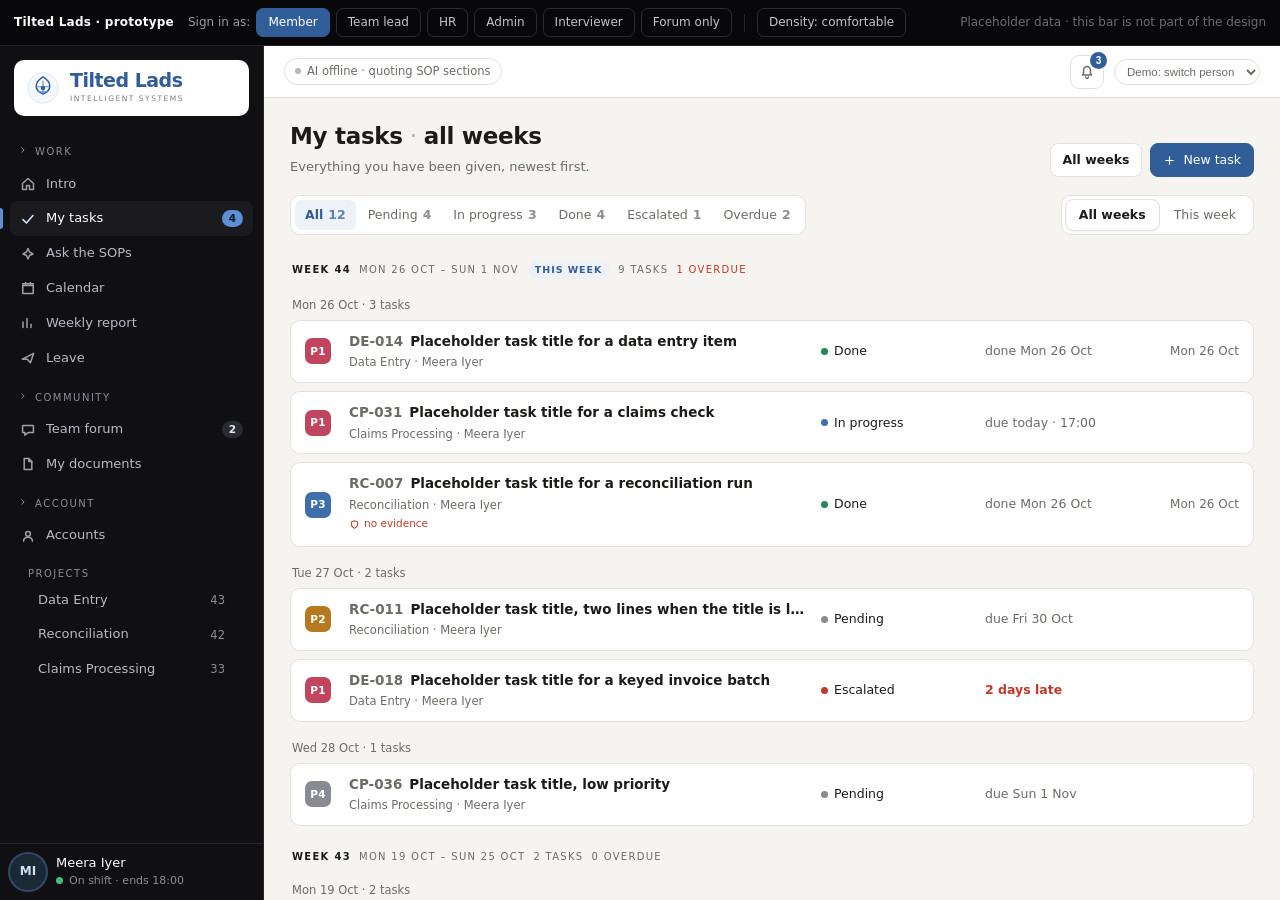
==== prototype/shell-prototype.html @ dd34b99d "Add clickable shell prototype for the Tilted Lads redesign Sketch-only static HTML in prototype/shel" ====
<!doctype html>
<html lang="en">
<head>
<meta charset="utf-8">
<meta name="viewport" content="width=device-width, initial-scale=1">
<title>Tilted Lads · LeadDesk shell prototype</title>
<style>
  :root{
    --rail:#101013; --rail-2:#1a1a1f; --rail-line:#26262c;
    --on-rail:#e9e9ee; --muted-rail:#8b8b96; --accent-rail:#5b8fd6;
    --bg:#f6f4f0; --card:#ffffff; --line:#e4e1da;
    --ink:#1c1b19; --muted:#6d6b66;
    --accent:#315d98; --accent-soft:#eef2f8;
    --green:#1f8a54; --red:#c0392b; --amber:#b7791f;
  }
  *{box-sizing:border-box}
  html,body{height:100%}
  body{margin:0;background:var(--bg);color:var(--ink);
    font:14px/1.45 "Segoe UI Variable Text","Segoe UI",system-ui,-apple-system,sans-serif}

  /* ---------- prototype chrome, not part of the design ---------- */
  .proto{position:fixed;inset:0 0 auto 0;height:46px;z-index:100;display:flex;align-items:center;gap:6px;
    padding:0 14px;background:#08080a;border-bottom:1px solid #1e1e24;color:#9a9aa4;font-size:12px;
    overflow-x:auto;white-space:nowrap}
  .proto b{color:#fff;font-weight:600;letter-spacing:.02em;margin-right:8px;white-space:nowrap}
  .proto > span{flex:none}
  .proto .sep{width:1px;height:18px;background:#24242c;margin:0 6px;flex:none}
  .proto button{flex:none;border:1px solid #2a2a33;background:none;color:#c3c3cc;font:inherit;
    padding:5px 11px;border-radius:7px;cursor:pointer}
  .proto button:hover{border-color:#3a3a46;color:#fff}
  .proto button.on{background:var(--accent);border-color:var(--accent);color:#fff}
  .proto span.hint{margin-left:auto;color:#6b6b76;white-space:nowrap}

  /* ---------- shell ---------- */
  .app{position:fixed;inset:46px 0 0 0;display:grid;grid-template-columns:264px minmax(0,1fr)}
  .rail{background:var(--rail);color:var(--on-rail);display:flex;flex-direction:column;
    border-right:1px solid var(--rail-line);overflow:hidden}
  .plate{margin:14px;padding:11px 12px;background:#fff;border-radius:10px;display:flex;gap:10px;align-items:center}
  .plate svg{width:34px;height:34px;flex:none}
  .plate .word{font-weight:800;font-size:19px;letter-spacing:-.5px;color:var(--accent);line-height:1}
  .plate .sub{font-size:7.5px;letter-spacing:.2em;color:#7b7a76;margin-top:4px;text-transform:uppercase}

  .nav{flex:1;overflow:auto;padding:0 10px 12px}
  .nav::-webkit-scrollbar{width:8px}
  .nav::-webkit-scrollbar-thumb{background:#2a2a33;border-radius:8px}
  .grp{margin-top:8px}
  .hd{width:100%;display:flex;align-items:center;gap:7px;background:none;border:0;cursor:pointer;
    color:var(--muted-rail);font:inherit;font-size:10px;letter-spacing:.15em;text-transform:uppercase;
    padding:7px 8px}
  .hd:hover{color:#b9b9c2}
  .hd .chev{transition:transform .16s ease}
  .grp.closed .chev{transform:rotate(-90deg)}
  .grp.closed .items{display:none}
  .hd .at{width:6px;height:6px;border-radius:50%;background:var(--accent-rail);margin-left:auto}
  .grp.closed .hd .at{display:block}
  .grp:not(.closed) .hd .at{display:none}

  .item{position:relative;display:flex;align-items:center;gap:10px;padding:8px 10px;border-radius:8px;
    color:#b9b9c2;font-size:13px;cursor:pointer;user-select:none}
  .item svg{width:16px;height:16px;flex:none;opacity:.85}
  .item .lbl{flex:1;white-space:nowrap;overflow:hidden;text-overflow:ellipsis}
  .item:hover{background:var(--rail-2);color:#fff}
  .item.on{background:var(--rail-2);color:#fff}
  .item.on::before{content:"";position:absolute;left:-10px;top:7px;bottom:7px;width:3px;
    border-radius:0 3px 3px 0;background:var(--accent-rail)}
  .item.on svg{opacity:1;color:#dce8f8}
  .badge{background:#2a2a33;color:#e9e9ee;font-size:10.5px;padding:1px 7px;border-radius:999px;
    min-width:20px;text-align:center;font-weight:600}
  .item.on .badge{background:var(--accent-rail);color:#08121f}

  .proj{padding:14px 18px 0;color:var(--muted-rail);font-size:10px;letter-spacing:.15em;text-transform:uppercase}
  .proj a{position:relative;display:flex;gap:10px;align-items:center;margin:2px 0;padding:7px 10px;
    border-radius:8px;color:#b9b9c2;font-size:13px;letter-spacing:0;text-transform:none;cursor:pointer}
  .proj a:hover{background:var(--rail-2);color:#fff}
  .proj a.on{background:var(--rail-2);color:#fff}
  .proj a.on::before{content:"";position:absolute;left:-10px;top:6px;bottom:6px;width:3px;
    border-radius:0 3px 3px 0;background:var(--accent-rail)}
  .proj .n{margin-left:auto;color:var(--muted-rail);font-size:11.5px}

  .foot{border-top:1px solid var(--rail-line);padding:10px;display:flex;gap:10px;align-items:center;cursor:pointer}
  .foot:hover{background:#15151a}
  .ava{width:36px;height:36px;border-radius:50%;display:grid;place-items:center;flex:none;
    background:#1b2836;color:#cfe0f5;font-weight:700;font-size:12px;
    box-shadow:0 0 0 2px rgba(91,143,214,.45)}
  .foot .nm{font-size:13px;color:#fff;line-height:1.2}
  .foot .sh{display:flex;gap:6px;align-items:center;font-size:11px;color:var(--muted-rail);margin-top:2px}
  .sh i{width:7px;height:7px;border-radius:50%;background:#4a4a55;display:block}
  .sh i.on{background:#3fbf7f}

  main{display:flex;flex-direction:column;min-width:0;overflow:hidden}
  .top{flex:none;height:52px;display:flex;align-items:center;gap:10px;padding:0 20px;
    background:var(--card);border-bottom:1px solid var(--line)}
  .pill{border:1px solid var(--line);border-radius:999px;padding:4px 10px;font-size:11.5px;
    color:var(--muted);display:flex;gap:6px;align-items:center}
  .pill i{width:6px;height:6px;border-radius:50%;background:#b9b7b1;display:block}
  .iconbtn{position:relative;width:34px;height:34px;border-radius:9px;border:1px solid var(--line);
    background:#fff;display:grid;place-items:center;cursor:pointer;color:var(--muted)}
  .iconbtn:hover{border-color:#cfd8e6;color:var(--ink)}
  .iconbtn .bub{position:absolute;top:-4px;right:-4px;min-width:17px;height:17px;border-radius:999px;
    background:var(--accent);color:#fff;font-size:10px;font-weight:700;display:grid;place-items:center;
    padding:0 4px}
  .spacer{margin-left:auto}
  .content{overflow:auto;padding:22px 26px 60px}

  /* ---------- page ---------- */
  .head{display:flex;align-items:flex-end;gap:16px;margin-bottom:16px}
  h1{margin:0;font-size:23px;letter-spacing:-.3px}
  .head .dot{color:#b3b0a9;font-weight:400;margin:0 7px}
  .sub{color:var(--muted);font-size:13px;margin-top:5px}
  .actions{margin-left:auto;display:flex;gap:8px;flex:none}
  .btn{border:1px solid var(--line);background:#fff;color:var(--ink);font:inherit;font-size:12.5px;
    padding:7px 12px;border-radius:8px;cursor:pointer;display:flex;gap:7px;align-items:center}
  .btn:hover{border-color:#cfd8e6}
  .btn.primary{background:var(--accent);border-color:var(--accent);color:#fff}
  .btn.primary:hover{background:#2b528a}

  .bar{position:sticky;top:0;z-index:6;display:flex;align-items:center;gap:10px;
    background:var(--bg);padding:2px 0 10px}
  .chips{display:flex;gap:2px;background:var(--card);border:1px solid var(--line);
    border-radius:10px;padding:4px;overflow-x:auto}
  .chip{border:0;background:none;font:inherit;font-size:12.5px;color:var(--muted);padding:6px 10px;
    border-radius:7px;cursor:pointer;white-space:nowrap}
  .chip b{font-weight:600;opacity:.75;margin-left:5px}
  .chip:hover{color:var(--ink)}
  .chip.on{background:var(--accent-soft);color:var(--accent);font-weight:600}
  .toggle{margin-left:auto;display:flex;gap:2px;background:var(--card);border:1px solid var(--line);
    border-radius:10px;padding:4px;flex:none}
  .toggle button{border:0;background:none;font:inherit;font-size:12.5px;color:var(--muted);
    padding:6px 13px;border-radius:7px;cursor:pointer}
  .toggle button.on{background:#fff;color:var(--ink);font-weight:600;
    box-shadow:0 1px 2px rgba(20,30,50,.13);outline:1px solid var(--line)}

  .weekh{position:sticky;top:52px;z-index:5;background:var(--bg);display:flex;flex-wrap:wrap;gap:8px;
    align-items:center;padding:16px 2px 8px;font-size:10px;letter-spacing:.13em;text-transform:uppercase;
    color:var(--muted)}
  .weekh b{color:var(--ink);font-weight:600;letter-spacing:.13em}
  .weekh .now{background:var(--accent-soft);color:var(--accent);border-radius:999px;padding:2px 8px;
    font-size:9.5px;font-weight:700;letter-spacing:.1em}
  .weekh .late{color:var(--red)}
  .dayh{font-size:11.5px;color:var(--muted);padding:10px 2px 6px}

  .row{display:grid;grid-template-columns:30px minmax(0,1fr) 150px 132px 108px;gap:14px;
    align-items:center;background:var(--card);border:1px solid var(--line);border-radius:10px;
    padding:11px 14px;margin-bottom:8px;cursor:pointer}
  .row:hover{border-color:#ccd7e6;box-shadow:0 3px 10px rgba(20,30,50,.07)}
  body.compact .row{padding:7px 14px}
  .p{width:26px;height:26px;border-radius:7px;display:grid;place-items:center;color:#fff;
    font-size:10.5px;font-weight:700;letter-spacing:.02em}
  .p1{background:#c2455f}.p2{background:#b7791f}.p3{background:#3f6fa8}.p4{background:#8a8a92}
  .ttl{font-size:13.5px;font-weight:600;overflow:hidden;text-overflow:ellipsis;white-space:nowrap}
  body.compact .ttl{font-size:13px}
  .code{color:var(--muted);font-weight:600;margin-right:7px;font-variant-numeric:tabular-nums}
  .meta{font-size:11.5px;color:var(--muted);margin-top:3px;overflow:hidden;text-overflow:ellipsis;white-space:nowrap}
  .st{display:flex;align-items:center;gap:6px;font-size:12.5px}
  .st i{width:7px;height:7px;border-radius:50%;display:block;flex:none}
  .due{font-size:12.5px;color:var(--muted)}
  .due.late{color:var(--red);font-weight:600}
  .when{font-size:12px;color:var(--muted);text-align:right}
  .noev{display:inline-flex;gap:4px;align-items:center;font-size:10.5px;color:var(--red);margin-top:3px}

  .card{background:var(--card);border:1px solid var(--line);border-radius:10px;padding:16px;
    box-shadow:0 1px 2px rgba(20,30,50,.04)}
  .empty{text-align:center;padding:52px 20px;color:var(--muted)}
  .empty h3{margin:0 0 6px;font-size:15px;color:var(--ink)}
  .grid2{display:grid;grid-template-columns:1.35fr .85fr;gap:16px;align-items:start}
  .kpis{display:grid;grid-template-columns:repeat(4,1fr);gap:10px;margin-bottom:16px}
  .kpi{background:var(--card);border:1px solid var(--line);border-radius:10px;padding:12px 14px}
  .kpi .n{font-size:22px;font-weight:700;letter-spacing:-.5px}
  .kpi .l{font-size:11.5px;color:var(--muted);margin-top:2px}
  .kpi.bad .n{color:var(--red)}

  /* ---------- forum ---------- */
  .forum{display:grid;grid-template-columns:190px minmax(0,1fr);gap:18px;align-items:start}
  .chan a{display:flex;justify-content:space-between;padding:7px 9px;border-radius:8px;font-size:13px;
    color:var(--muted);cursor:pointer}
  .chan a:hover{background:#efece6;color:var(--ink)}
  .chan a.on{background:#e9e6df;color:var(--ink);font-weight:600}
  .thread{background:var(--card);border:1px solid var(--line);border-radius:10px;padding:13px 15px;
    margin-bottom:8px;cursor:pointer}
  .thread:hover{border-color:#ccd7e6}
  .thread h4{margin:0;font-size:13.5px;display:flex;gap:8px;align-items:center}
  .thread .tm{font-size:11.5px;color:var(--muted);margin-top:4px}
  .tag{font-size:10px;background:#f1eee8;color:var(--muted);border-radius:999px;padding:2px 8px;font-weight:600}
  .tag.q{background:#fdf2e2;color:#8a5a12}
  .post{padding:11px 0;border-top:1px solid #f1eee8;font-size:13px}
  .post .who{font-weight:600;font-size:12.5px}
  .post .when{text-align:left;font-size:11px;color:var(--muted);margin-left:7px;font-weight:400}
  .mention{background:#e8f0fb;color:#2b5a92;border-radius:5px;padding:1px 5px;font-weight:600}
  .mention.all{background:#fdeaea;color:#a5352a}

  /* ---------- slide-over ---------- */
  .scrim{position:fixed;inset:46px 0 0 0;background:rgba(16,16,19,.28);z-index:60;display:none}
  .scrim.on{display:block}
  .panel{position:fixed;top:46px;right:0;bottom:0;width:470px;max-width:92vw;background:var(--card);
    border-left:1px solid var(--line);box-shadow:-16px 0 40px rgba(16,22,35,.16);z-index:61;
    overflow:auto;padding:22px 24px 48px;display:none}
  .panel.on{display:block}
  .panel h2{margin:0 0 4px;font-size:18px}
  .panel .ph{font-size:11.5px;color:var(--muted);display:flex;gap:8px;align-items:center;flex-wrap:wrap}
  .sect{margin-top:22px}
  .sect h5{margin:0 0 8px;font-size:10px;letter-spacing:.14em;text-transform:uppercase;color:var(--muted)}
  .quote{border-left:3px solid var(--accent);background:#f7f9fc;padding:10px 12px;border-radius:0 8px 8px 0;
    font-size:12.5px;color:#33404f}
  .quote .src{display:block;margin-top:7px;font-size:11px;color:var(--muted)}
  .note{font-size:12.5px;color:#4b4a46;margin-top:9px}
  .file{display:flex;gap:10px;align-items:center;border:1px solid var(--line);border-radius:9px;
    padding:9px 11px;margin-bottom:7px;font-size:12.5px}
  .file .v{font-size:10px;background:#eef2f8;color:var(--accent);border-radius:5px;padding:1px 6px;
    font-weight:700}
  .file .lk{font-size:10.5px;color:var(--muted);margin-left:auto;display:flex;gap:4px;align-items:center}
  .drop{border:1.5px dashed #d6d2c9;border-radius:10px;padding:16px;text-align:center;color:var(--muted);
    font-size:12.5px;margin-top:8px}
  .line{height:1px;background:var(--line);margin:18px 0}
  .mini{font-size:11.5px;color:var(--muted)}
  .menu{position:fixed;left:14px;bottom:76px;width:230px;background:#fff;border:1px solid var(--line);
    border-radius:10px;box-shadow:0 18px 40px rgba(16,22,35,.22);padding:6px;z-index:70;display:none}
  .menu.on{display:block}
  .menu button{width:100%;text-align:left;border:0;background:none;font:inherit;font-size:13px;
    padding:8px 10px;border-radius:7px;cursor:pointer;color:var(--ink)}
  .menu button:hover{background:#f4f1ea}
  .menu .hr{height:1px;background:var(--line);margin:5px 4px}

  @media (max-width:1180px){
    .app{grid-template-columns:60px minmax(0,1fr)}
    .plate{margin:10px 8px;padding:8px;justify-content:center}
    .plate .word,.plate .sub{display:none}
    .item .lbl,.item .badge,.hd span.t,.proj span.t,.foot .nm,.foot .sh,.toggle,.proj .n{display:none}
    .grp{border-top:1px solid var(--rail-line);padding-top:2px;margin-top:4px}
    .hd{justify-content:center;padding:8px 0}
    .item,.proj a{justify-content:center}
    .foot{justify-content:center}
    .row{grid-template-columns:30px minmax(0,1fr) 120px}
    .row .st,.row .when{display:none}
  }
  /* ---------- phone drawer ---------- */
  .phonebtn{display:none}
  .drawer{position:fixed;top:46px;left:0;bottom:0;width:82vw;max-width:380px;background:var(--rail);
    z-index:55;transform:translateX(-110%);transition:transform .22s ease;overflow:auto;padding:6px 10px 20px;
    border-right:1px solid var(--rail-line)}
  .drawer.on{transform:none}
  .drawer .close{position:absolute;top:10px;right:12px;border:0;background:none;color:#b8b5b0;
    font:inherit;font-size:18px;line-height:1;cursor:pointer}
  .drawer .plate{margin:38px 8px 8px}
  .drawer .foot{position:absolute;bottom:0;left:0;right:0;margin:0}

  @media (max-width:1180px){
    .app{grid-template-columns:60px minmax(0,1fr)}
    .plate{margin:10px 8px;padding:8px;justify-content:center}
    .plate .word,.plate .sub{display:none}
    .item .lbl,.item .badge,.hd span.t,.proj span.t,.foot .nm,.foot .sh,.toggle,.proj .n{display:none}
    .grp{border-top:1px solid var(--rail-line);padding-top:2px;margin-top:4px}
    .hd{justify-content:center;padding:8px 0}
    .item,.proj a{justify-content:center}
    .foot{justify-content:center}
    .row{grid-template-columns:30px minmax(0,1fr) 120px}
    .row .st,.row .when{display:none}
  }
  @media (max-width:760px){
    body.mb:not(.draweron) .phonebtn{display:flex}
    body.draweron .app .rail{display:none}
    body.draweron .scrim{display:block}
    .app{grid-template-columns:1fr}
    .scrim{z-index:50}
    .foot{position:sticky;bottom:0;background:var(--rail);border-top:1px solid var(--rail-line);padding:0;gap:0;margin:0 -0.7em 0 0}
    .foot .ava{border-radius:0}
  }
</style>
</head>
<body>

<div class="proto">
  <b>Tilted Lads · prototype</b>
  <span>Sign in as:</span>
  <button data-role="member">Member</button>
  <button data-role="lead">Team lead</button>
  <button data-role="hr">HR</button>
  <button data-role="admin">Admin</button>
  <button data-role="interviewer">Interviewer</button>
  <button data-role="forum">Forum only</button>
  <span class="sep"></span>
  <button id="density">Density: comfortable</button>
  <span class="hint">Placeholder data · this bar is not part of the design</span>
</div>

<div class="app" id="app"></div>
<div class="scrim" id="scrim"></div>
<div class="panel" id="panel"></div>
<div class="menu" id="menu">
  <button>Accounts</button>
  <button>Change password</button>
  <div class="hr"></div>
  <button>Sign out</button>
</div>

<script>
/* ------------------------------------------------------------------ icons */
const I = {
  home:'<path d="M2.5 7.5 8 2.5l5.5 5V13a.5.5 0 0 1-.5.5H9.5v-4h-3v4H3a.5.5 0 0 1-.5-.5z"/>',
  check:'<path d="M3 8.6 6.4 12 13 4.6"/>',
  spark:'<path d="M8 2.6l1.5 3.4L13 8l-3.5 1.5L8 13l-1.5-3.5L3 8l3.5-2z"/>',
  cal:'<path d="M2.8 5.4h10.4v8H2.8z"/><path d="M2.8 5.4V3.8h10.4v1.6M5.6 2.4v2M10.4 2.4v2"/>',
  chart:'<path d="M3 12.6V7M7 12.6V3.6M11 12.6V9.2"/>',
  leave:'<path d="M2.4 9.2 13.6 3.4l-3.2 9.4-3-3.6z"/>',
  user:'<circle cx="8" cy="5.8" r="2.4"/><path d="M3.6 13.2c0-2.4 2-3.9 4.4-3.9s4.4 1.5 4.4 3.9"/>',
  forum:'<path d="M2.6 4.4h10.8v7.2H8.2l-3.4 2.6v-2.6H2.6z"/>',
  doc:'<path d="M4.2 2.6h4.6l3 3v8H4.2z"/><path d="M8.8 2.6v3h3"/>',
  lock:'<rect x="3.6" y="7" width="8.8" height="6.4" rx="1"/><path d="M5.9 7V5.4a2.1 2.1 0 0 1 4.2 0V7"/>',
  users:'<circle cx="6" cy="5.6" r="2.1"/><path d="M2.2 12.8c0-2.1 1.7-3.4 3.8-3.4s3.8 1.3 3.8 3.4"/><path d="M10.6 4.2a2 2 0 0 1 0 3.6M12.2 12.4c0-1.5-.5-2.5-1.4-3"/>',
  board:'<rect x="2.6" y="3" width="4.2" height="10" rx="1"/><rect x="9.2" y="3" width="4.2" height="6" rx="1"/>',
  bell:'<path d="M8 2.6a3.4 3.4 0 0 1 3.4 3.4v3l1 2H3.6l1-2v-3A3.4 3.4 0 0 1 8 2.6z"/><path d="M6.6 13a1.4 1.4 0 0 0 2.8 0"/>',
  plus:'<path d="M8 3.4v9.2M3.4 8h9.2"/>',
  search:'<circle cx="7" cy="7" r="3.4"/><path d="M9.6 9.6 13 13"/>',
  shield:'<path d="M8 2.4l4.6 1.8v3.6c0 2.8-1.9 4.6-4.6 5.8-2.7-1.2-4.6-3-4.6-5.8V4.2z"/>',
  clock:'<circle cx="8" cy="8" r="5.4"/><path d="M8 5v3.2l2 1.2"/>',
  chev:'<path d="M6 4.2 9.8 8 6 11.8"/>'
};
const svg = (n, s=16) => `<svg viewBox="0 0 16 16" width="${s}" height="${s}" fill="none"
  stroke="currentColor" stroke-width="1.5" stroke-linecap="round" stroke-linejoin="round">${I[n]||''}</svg>`;

const brandMark = `<svg viewBox="0 0 40 40" width="34" height="34">
  <circle cx="20" cy="20" r="18" fill="#f4f7fb" stroke="#dbe5f2"/>
  <path d="M20 7c5 3 8 6 8 11 0 4-3 7-8 9-5-2-8-5-8-9 0-5 3-8 8-11z" fill="none" stroke="#315d98" stroke-width="1.8"/>
  <path d="M20 12v16M13.5 18.5h13M14.5 24.5h11" stroke="#5b8fd6" stroke-width="1.3" stroke-linecap="round"/>
  <circle cx="20" cy="20" r="2.6" fill="#315d98"/>
</svg>`;

/* ------------------------------------------------------------------ role data */
const ROLES = {
  member: {
    name:'Meera Iyer', initials:'MI', roleLabel:'Team member', onShift:true,
    shift:'On shift · ends 18:00',
    groups:[
      {label:'Work', items:[
        ['home','Intro','home'],
        ['tasks','My tasks','check',4],
        ['ask','Ask the SOPs','spark'],
        ['calendar','Calendar','cal'],
        ['weekly','Weekly report','chart'],
        ['leave','Leave','leave']
      ]},
      {label:'Community', items:[
        ['forum','Team forum','forum',2],
        ['docs','My documents','doc']
      ]},
      {label:'Account', items:[['accounts','Accounts','user']]}
    ],
    projects:{label:'Projects', items:[['Data Entry',43],['Reconciliation',42],['Claims Processing',33]]},
    home:'tasks'
  },
  lead: {
    name:'Priya Kulkarni', initials:'PK', roleLabel:'Team lead', onShift:true,
    shift:'On shift · ends 19:00',
    groups:[
      {label:'Work', items:[
        ['home','Intro','home'],
        ['tasks','Tasks','board',12],
        ['workload','Workload','users'],
        ['ask','Ask the SOPs','spark'],
        ['needs','Needs lead','bell',3],
        ['soplib','SOP library','doc']
      ]},
      {label:'Team', items:[
        ['calendar','Calendar','cal'],
        ['weekly','Weekly report','chart'],
        ['leave','Leave','leave']
      ]},
      {label:'Community', items:[['forum','Team forum','forum',2],['docs','My documents','doc']]},
      {label:'Account', items:[['accounts','Accounts','user']]}
    ],
    projects:{label:'Projects', items:[['Data Entry',43],['Reconciliation',42],['Claims Processing',33]]},
    home:'tasks'
  },
  hr: {
    name:'Ritu Sharma', initials:'RS', roleLabel:'HR · Operations', onShift:true,
    shift:'On shift · ends 17:30',
    groups:[
      {label:'Work', items:[['home','Intro','home'],['vault','Document vault','lock',6],['interviews','Interviews','users'],['ask','Ask the SOPs','spark']]},
      {label:'Team', items:[['calendar','Calendar','cal'],['weekly','Weekly report','chart'],['leave','Leave','leave']]},
      {label:'Community', items:[['forum','Team forum','forum']]},
      {label:'Account', items:[['accounts','Accounts','user']]}
    ],
    projects:{label:'Projects', items:[['Operations',27],['Human Resources',3],['Technology',1],['Sales',1],['Finance',1]]},
    home:'vault'
  },
  admin: {
    name:'Anil Rao', initials:'AR', roleLabel:'Administrator', onShift:true,
    shift:'On shift · ends 18:30',
    groups:[
      {label:'Work', items:[['home','Intro','home'],['vault','Document vault','lock',6],['audit','Audit log','shield',1],['interviews','Interviews','users'],['ask','Ask the SOPs','spark']]},
      {label:'System', items:[['proof','System proof','check'],['tasks','Tasks','board',12]]},
      {label:'Community', items:[['forum','Team forum','forum']]},
      {label:'Account', items:[['accounts','Accounts','user']]}
    ],
    projects:{label:'Projects', items:[['Operations',27],['Human Resources',3],['Technology',1],['Sales',1],['Finance',1]]},
    home:'vault'
  },
  interviewer: {
    name:'Kabir Nair', initials:'KN', roleLabel:'Interviewer', onShift:false,
    shift:'Off shift · starts 14:00',
    groups:[
      {label:'Work', items:[['home','Intro','home'],['mine','My interviews','users',2],['avail','Availability','cal'],['feedback','Feedback','check',1],['ask','Ask the SOPs','spark']]},
      {label:'Team', items:[['weekly','Weekly report','chart'],['leave','Leave','leave']]},
      {label:'Community', items:[['forum','Team forum','forum']]},
      {label:'Account', items:[['accounts','Accounts','user']]}
    ],
    projects:null,
    home:'mine'
  },
  forum: {
    name:'Dev Account', initials:'DA', roleLabel:'Tester', onShift:false,
    shift:'Off shift',
    groups:[
      {label:'Community', items:[['forum','Team forum','forum',2],['accounts','Accounts','user']]}
    ],
    projects:null,
    home:'forum'
  }
};

/* ------------------------------------------------------------------ placeholder data */
const TASKS = {
  week44:[
    {day:'Mon 26 Oct', rows:[
      {p:1,code:'DE-014',title:'Placeholder task title for a data entry item',type:'Data Entry',who:'Meera Iyer',st:'done',due:'done Mon 26 Oct',when:'Mon 26 Oct',ev:true},
      {p:1,code:'CP-031',title:'Placeholder task title for a claims check',type:'Claims Processing',who:'Meera Iyer',st:'in_progress',due:'due today · 17:00',when:'',late:false},
      {p:3,code:'RC-007',title:'Placeholder task title for a reconciliation run',type:'Reconciliation',who:'Meera Iyer',st:'done',due:'done Mon 26 Oct',when:'Mon 26 Oct',ev:false}
    ]},
    {day:'Tue 27 Oct', rows:[
      {p:2,code:'RC-011',title:'Placeholder task title, two lines when the title is long enough to wrap',type:'Reconciliation',who:'Meera Iyer',st:'pending',due:'due Fri 30 Oct',when:'',late:false},
      {p:1,code:'DE-018',title:'Placeholder task title for a keyed invoice batch',type:'Data Entry',who:'Meera Iyer',st:'escalated',due:'2 days late',when:'',late:true}
    ]},
    {day:'Wed 28 Oct', rows:[
      {p:4,code:'CP-036',title:'Placeholder task title, low priority',type:'Claims Processing',who:'Meera Iyer',st:'pending',due:'due Sun 1 Nov',when:'',late:false}
    ]}
  ],
  week43:[
    {day:'Mon 19 Oct', rows:[
      {p:2,code:'DE-009',title:'Placeholder task title from last week',type:'Data Entry',who:'Meera Iyer',st:'done',due:'done Mon 19 Oct',when:'Mon 19 Oct',ev:true},
      {p:3,code:'RC-004',title:'Placeholder task title, closed last week',type:'Reconciliation',who:'Meera Iyer',st:'done',due:'done Mon 19 Oct',when:'Mon 19 Oct',ev:true}
    ]}
  ]
};
const ST = {
  pending:['Pending','#8a8a92'], in_progress:['In progress','#3f6fa8'],
  done:['Done','#1f8a54'], escalated:['Escalated','#c0392b']
};

/* ------------------------------------------------------------------ state */
const S = {role:'member', view:null, project:null, closed:{}, compact:false, range:'all', drawer:false};

/* ------------------------------------------------------------------ rail */
function rail(){
  const R = ROLES[S.role];
  const groups = R.groups.map(g=>{
    const closed = S.closed[S.role+':'+g.label];
    const at = g.items.some(i=>i[3]);
    return `<div class="grp ${closed?'closed':''}" data-grp="${g.label}">
      <button class="hd"><span class="chev">${svg('chev',10)}</span>
        <span class="t">${g.label}</span>${at?'<i class="at"></i>':''}</button>
      <div class="items">${g.items.map(i=>`
        <div class="item ${S.view===i[0]?'on':''}" data-view="${i[0]}">
          ${svg(i[2])}<span class="lbl">${i[1]}</span>${i[3]?`<span class="badge" title="work waiting on me">${i[3]}</span>`:''}
        </div>`).join('')}</div>
    </div>`;
  }).join('');

  const proj = R.projects ? `<div class="proj"><span class="t">${R.projects.label}</span>
    ${R.projects.items.map(p=>`<a class="${S.project===p[0]?'on':''}" data-project="${p[0]}" title="${p[0]} — ${p[1]} queued items">
      <span class="t">${p[0]}</span><span class="n">${p[1]}</span></a>`).join('')}</div>` : '';

  return `<aside class="rail">
    <div class="plate">${brandMark}<div><div class="word">Tilted Lads</div>
      <div class="sub">Intelligent systems</div></div></div>
    <nav class="nav">${groups}${proj}</nav>
    <div class="foot" id="foot">
      <div class="ava">${R.initials}</div>
      <div><div class="nm">${R.name}</div>
        <div class="sh"><i class="${R.onShift?'on':''}"></i>${R.shift}</div></div>
    </div>
  </aside>`;
}

function topbar(){
  return `<div class="top">
    <button class="iconbtn phonebtn" data-drawer>☰</button>
    <span class="pill"><i></i>AI offline · quoting SOP sections</span>
    <div class="spacer"></div>
    <button class="iconbtn" title="Notifications">${svg('bell')}<span class="bub">3</span></button>
    <select class="pill" style="padding:5px 8px;background:#fff">
      <option>Demo: switch person</option><option>Team lead</option><option>HR</option>
    </select>
  </div>`;
}

/* ------------------------------------------------------------------ tasks view */
function pageHead(screen, scope, sub, actions){
  return `<div class="head"><div><h1>${screen}<span class="dot">·</span>${scope}</h1>
    <div class="sub">${sub}</div></div>
    <div class="actions">${actions||''}</div></div>`;
}

function taskRows(rows){
  return rows.map(r=>`
    <div class="row" data-task="${r.code}">
      <div class="p p${r.p}">P${r.p}</div>
      <div>
        <div class="ttl"><span class="code">${r.code}</span>${r.title}</div>
        <div class="meta">${r.type} · ${r.who}</div>
        ${r.st==='done'&&!r.ev?'<div class="noev">'+svg('shield',11)+' no evidence</div>':''}
      </div>
      <div class="st"><i style="background:${ST[r.st][1]}"></i>${ST[r.st][0]}</div>
      <div class="due ${r.late?'late':''}">${r.due}</div>
      <div class="when">${r.when}</div>
    </div>`).join('');
}

function weekBlock(key, label, dates, tasks, isNow){
  return `<div class="weekh"><b>${label}</b><span>${dates}</span>
      ${isNow?'<span class="now">This week</span>':''}
      <span>${tasks} tasks</span><span class="${isNow?'late':''}">${isNow?'1 overdue':'0 overdue'}</span></div>
    ${TASKS[key].map(d=>`<div class="dayh">${d.day} · ${d.rows.length} tasks</div>${taskRows(d.rows)}`).join('')}`;
}

function scopeForTasks(){
  if(S.project) return S.project;
  if(S.role==='lead'||S.role==='admin') return 'whole team';
  return S.range==='week' ? 'this week' : 'all weeks';
}

function viewTasks(){
  const isLead = S.role==='lead'||S.role==='admin';
  const chips = [['All',12],['Pending',4],['In progress',3],['Done',4],['Escalated',1],['Overdue',2]];
  const weekB = S.range==='week'
    ? weekBlock('week44','Week 44','Mon 26 Oct – Sun 1 Nov',9,true)
    : weekBlock('week44','Week 44','Mon 26 Oct – Sun 1 Nov',9,true) + weekBlock('week43','Week 43','Mon 19 Oct – Sun 25 Oct',2,false);
  return `
    ${pageHead(isLead?'Tracker':'My tasks', scopeForTasks(),
      isLead?'Everything the team has been given, newest first.':'Everything you have been given, newest first.',
      `<button class="btn" data-action><b>${S.range==='week'?'This week':'All weeks'}</b></button><button class="btn primary" data-action2>${svg('plus',13)} New task</button>`)}
    <div class="bar">
      <div class="chips">${chips.map((c,i)=>`<button class="chip ${i===0?'on':''}" data-chip>${c[0]}<b>${c[1]}</b></button>`).join('')}</div>
      <div class="toggle"><button ${S.range!=='week'?'class="on"':''} data-range="all">All weeks</button><button ${S.range==='week'?'class="on"':''} data-range="week">This week</button></div>
    </div>
    ${S.project?`<div class="mini" style="margin-bottom:6px">Filtered to <b>${S.project}</b> — <span style="color:var(--accent);cursor:pointer" data-clear>clear</span></div>`:''}
    ${weekB}
  `;
}

/* ------------------------------------------------------------------ vault / interviews / placeholders */
function viewVault(){
  const dept = S.project||'All departments';
  return `
    ${pageHead('Vault', dept, 'Documents you are allowed to see, with a record of every view.', `<button class="btn primary">${svg('plus',13)} Upload</button>`)}
    <div class="bar"><div class="chips">
      ${[['All',10],['Offer letter',3],['ID proof',3],['Appraisal',2],['Other',2]].map((c,i)=>
        `<button class="chip ${i===0?'on':''}">${c[0]}<b>${c[1]}</b></button>`).join('')}</div>
      <div class="toggle"><button class="on">Encrypted</button><button>Audit</button></div>
    </div>
    ${[['Offer letter','Employee placeholder · Operations','Uploaded 12 Oct · scan (OCR)'],
       ['ID proof','Employee placeholder · Operations','Uploaded 12 Oct · scan (OCR)'],
       ['Appraisal','Employee placeholder · Operations','Uploaded 02 Oct'],
       ['Warning letter','Employee placeholder · Operations','Uploaded 28 Sep']].map(d=>`
      <div class="row" data-task="vault" style="grid-template-columns:30px minmax(0,1fr) 190px 150px">
        <div class="p p3" style="background:#eef2f8;color:var(--accent)">${svg('lock',13)}</div>
        <div><div class="ttl">${d[0]} — placeholder document name.pdf</div>
          <div class="meta">${d[1]}</div></div>
        <div class="due">${d[2]}</div>
        <div class="when" style="color:var(--green)">encrypted · AES-256</div>
      </div>`).join('')}
    <div class="mini" style="margin-top:12px">Every view and download writes an audit entry. Clicking a document shows the stored bytes next to the decrypted text.</div>
  `;
}

function viewInterviews(){
  return `
    ${pageHead('Interviews','this week','Slots candidates can book, and the feedback that is still outstanding.', `<button class="btn primary">${svg('plus',13)} New slot</button>`)}
    <div class="bar"><div class="chips">
      ${[['Scheduled',4],['Completed',6],['Feedback pending',2],['Rescheduled',1],['Cancelled',1]].map((c,i)=>
        `<button class="chip ${i===0?'on':''}">${c[0]}<b>${c[1]}</b></button>`).join('')}</div>
      <div class="toggle"><button class="on">All recruiters</button><button>My roles</button></div>
    </div>
    ${[['30 min','Operations · Round 1','Scheduled','#3f6fa8'],
       ['45 min','Technology · Round 2','Completed','#1f8a54'],
       ['60 min','Operations · Final','Feedback pending','#b7791f'],
       ['45 min','Sales · Round 1','Rescheduled','#8a8a92']].map((r,i)=>`
      <div class="row" data-task="iv" style="grid-template-columns:30px minmax(0,1fr) 170px 160px 110px">
        <div class="p p3" style="background:#eef2f8;color:var(--accent)">${svg('users',13)}</div>
        <div><div class="ttl">Candidate placeholder · ${r[1]}</div>
          <div class="meta">${r[0]} · interviewer placeholder · unique booking link</div></div>
        <div class="due">${i===0?'Mon 26 Oct · 15:00':'last week'}</div>
        <div class="st"><i style="background:${r[3]}"></i>${r[2]}</div>
        <div class="when">${i===2?'nudge sent':'—'}</div>
      </div>`).join('')}
  `;
}

function viewForum(){
  const channels = ['#general','#claims','#reconciliation','#data-entry'];
  const current = S.channel||'#claims';
  return `
    ${pageHead('Team forum', current, 'Doubts, problems and work talk — one channel per queue, threads inside.')}
    <div class="forum">
      <div class="card chan">
        <div class="mini" style="margin-bottom:8px">Channels</div>
        ${channels.map(c=>`<a class="${c===current?'on':''}" data-channel="${c}">${c}
          <span class="mini">${c===current?'3':''}</span></a>`).join('')}
      </div>
      <div>
        ${[['Which form for a duplicate payment?','@Meera Iyer asked · 2 replies · 1h ago','q'],
           ['Batch 77 keyed twice — how do I reverse it?','@Meera Iyer asked · 4 replies · yesterday','q'],
           ['Shift handover notes for this queue','@Priya Kulkarni posted · 2 replies · 2d ago','']].map(t=>`
          <div class="thread" data-task="thread">
            <h4>${t[0]} ${t[2]==='q'?'<span class="tag q">question</span>':'<span class="tag">update</span>'}</h4>
            <div class="tm">${t[1]}</div>
          </div>`).join('')}
        <div class="card" style="margin-top:14px">
          <h4 style="margin:0;font-size:13.5px">Which form for a duplicate payment?</h4>
          <div class="post"><span class="who">Meera Iyer</span><span class="when">09:14</span>
            <div style="margin-top:5px">Placeholder thread body. <span class="mention">@Priya Kulkarni</span> is this the same as last week, or has the SOP changed?</div></div>
          <div class="post"><span class="who">Priya Kulkarni</span><span class="when">09:21</span>
            <div style="margin-top:5px">Placeholder reply. Use the duplicate payment form, section 4. <span class="mention all">@all</span>
              reminder: evidence upload is needed before you close a claims task.</div></div>
          <div class="drop" style="text-align:left;padding:10px 12px">Reply… type <b>@</b> to mention a person</div>
          <div class="mini" style="margin-top:8px">@all is limited to the team lead and admin.</div>
        </div>
      </div>
    </div>
  `;
}

function viewPlaceholder(label, blurb){
  return `${pageHead(label, S.role==='member'?'yours':'team', blurb)}
    <div class="card empty"><h3>${label} — sketched, not built</h3>
      <div>${blurb} This page is a placeholder in the prototype; the layout follows the tracker conventions.</div></div>`;
}

function viewOverview(){
  return `${pageHead('Overview','this morning','What needs you first, counted from live data.')}
    <div class="kpis">
      <div class="kpi"><div class="n">20</div><div class="l">people on two shifts</div></div>
      <div class="kpi bad"><div class="n">13</div><div class="l">overdue across the team</div></div>
      <div class="kpi"><div class="n">27</div><div class="l">due today</div></div>
      <div class="kpi"><div class="n">2</div><div class="l">over the load line</div></div>
    </div>
    <div class="grid2">
      <div class="card"><div class="mini" style="margin-bottom:10px">Needs you first</div>
        ${[['Escalated: two claims tasks with no owner','DE-018 · 2 days late'],
           ['Questions the SOPs could not answer','3 waiting'],
           ['Done tasks with no evidence','1 this week']].map(r=>`
          <div style="display:flex;gap:10px;align-items:center;padding:9px 0;border-top:1px solid #f1eee8">
            <span class="p p1" style="width:22px;height:22px;font-size:9px">!</span>
            <div><div style="font-size:13px;font-weight:600">${r[0]}</div>
              <div class="mini">${r[1]}</div></div></div>`).join('')}
      </div>
      <div class="card"><div class="mini" style="margin-bottom:10px">Workload</div>
        ${[['Load line','14 open tasks'],['Team average','9 open tasks'],['Most loaded','Meera Iyer · 14']].map(r=>`
          <div style="display:flex;justify-content:space-between;padding:8px 0;border-top:1px solid #f1eee8;font-size:12.5px">
            <span class="mini">${r[0]}</span><b>${r[1]}</b></div>`).join('')}
      </div>
    </div>`;
}

/* ------------------------------------------------------------------ task detail panel */
function openTask(code){
  const panel = document.getElementById('panel');
  const row = Object.values(TASKS).flat().flatMap(d=>d.rows).find(r=>r.code===code) || {p:1,code:code,title:'Placeholder task',type:'Data Entry',who:'Meera Iyer',st:'in_progress'};
  panel.innerHTML = `
    <div class="ph"><span class="p p${row.p}" style="width:24px;height:24px;font-size:10px">P${row.p}</span>
      <span class="code">${row.code}</span><span>${row.type}</span><span>·</span><span>${row.who}</span></div>
    <h2 style="margin-top:10px">${row.title}</h2>
    <div class="ph" style="margin-top:8px"><span class="st"><i style="background:${ST[row.st][1]}"></i>${ST[row.st][0]}</span>
      <span>·</span><span>due ${row.due.replace('done ','')}</span></div>

    <div class="sect"><h5>How to do this task</h5>
      <div class="quote">Placeholder SOP text pulled from the section this task type uses, quoted verbatim so the
        guide can never drift from the document.
        <span class="src">Claims and Payments SOP › 4. Duplicate payments · retrieved, not retyped</span></div>
      <div class="note"><b>Lead's note:</b> placeholder — “check the batch reference before you upload, the form needs it.”</div>
      <div class="mini" style="margin-top:8px">AI draft: off for this task. The lead can turn it on per task.</div>
    </div>

    <div class="sect"><h5>Evidence</h5>
      <div class="file"><span class="v">v2</span> placeholder-evidence-2.pdf
        <span class="lk">${svg('lock',12)} locked</span></div>
      <div class="file" style="opacity:.7"><span class="v">v1</span> placeholder-evidence-1.png
        <span class="lk">superseded</span></div>
      <div class="drop">${svg('plus',14)}<div style="margin-top:6px">Drop a file, or click to upload</div>
        <div class="mini" style="margin-top:4px">PDF, PNG, JPG · encrypted before it is written</div></div>
      <div class="mini" style="margin-top:8px">A submitted file cannot be edited or deleted. To correct it, ask your lead —
        the new file is added as v3 and v2 stays visible.</div>
      <div style="margin-top:10px"><button class="btn">Request correction</button></div>
    </div>

    <div class="sect"><h5>Notes and explanation</h5>
      <div class="note">Placeholder note: “uploaded the signed form and the batch screenshot; the reference number is on
        the second page.”</div>
      <div class="drop" style="text-align:left;padding:9px 12px;margin-top:10px">Add a note…</div>
    </div>

    <div class="line"></div>
    <div class="mini">Change history: created Mon 26 Oct 09:02 · in progress Mon 26 Oct 10:15 · evidence v1 11:40 · v2 14:02</div>
    <div style="margin-top:14px"><button class="btn" data-close>Close</button></div>
  `;
  panel.classList.add('on');
  document.getElementById('scrim').classList.add('on');
}

/* ------------------------------------------------------------------ render */
function render(){
  const R = ROLES[S.role];
  if(!S.view) S.view = R.home;
  const app = document.getElementById('app');
  app.innerHTML = rail()
    + `<main>${topbar()}<div class="content">${content()}</div></main>`
    + `<div class="drawer">${rail()}<button class="close" data-close2>&times;</button></div>`;
  const mob = window.matchMedia('(max-width:760px)').matches;
  document.body.classList.toggle('mb', mob);
  document.body.classList.toggle('draweron', mob && S.drawer);
  const d = document.querySelector('.drawer');
  d.classList.toggle('on', mob && S.drawer);
  document.querySelectorAll('.proto [data-role]').forEach(b=>b.classList.toggle('on', b.dataset.role===S.role));
}

function content(){
  const R = ROLES[S.role];
  const v = S.view;
  if(v==='tasks') return viewTasks();
  if(v==='forum') return viewForum();
  if(v==='vault') return viewVault();
  if(v==='interviews'||v==='mine') return viewInterviews();
  if(v==='home') return viewOverview();
  if(v==='accounts') return viewPlaceholder('Accounts','Your details, your password, and which devices are signed in.');
  if(v==='weekly') return viewPlaceholder('Weekly report','What was done this week, by person and by queue.');
  if(v==='calendar') return viewPlaceholder('Calendar','Deadlines and interview slots in one agenda.');
  if(v==='leave') return viewPlaceholder('Leave','Your leave balance and requests, against the shift rota.');
  if(v==='ask') return viewPlaceholder('Ask the SOPs','Answers from the uploaded SOPs, with the document and section.');
  if(v==='needs') return viewPlaceholder('Needs lead','Questions the SOPs could not answer. Also the list of gaps in the SOPs.');
  if(v==='soplib') return viewPlaceholder('SOP library','Upload a PDF or DOCX, see how it was split into sections.');
  if(v==='workload') return viewPlaceholder('Workload','Tasks per person, overdue, due today, and who is over the line.');
  if(v==='audit') return viewPlaceholder('Audit log','Every upload, view, download and search, in a hash-chained log.');
  if(v==='proof') return viewPlaceholder('System proof','The measured numbers: eval scores, ciphertext entropy, audit chain.');
  if(v==='docs') return viewPlaceholder('My documents','The HR documents that belong to you.');
  if(v==='avail') return viewPlaceholder('Availability','The slots you publish for candidates to book.');
  if(v==='feedback') return viewPlaceholder('Feedback','Structured ratings, hidden until you submit your own.');
  return viewPlaceholder('Page','Placeholder.');
}

/* ------------------------------------------------------------------ events */
function closeDrawer(){
  if(S.drawer){ S.drawer = false; render(); }
}
document.addEventListener('click', e=>{
  const t = e.target.closest('[data-role],[data-view],[data-grp],[data-project],[data-task],[data-clear],[data-channel],[data-close],[data-drawer],[data-close2],[data-range],[data-action],[data-chip]');
  if(e.target.id==='density'){
    S.compact = !S.compact;
    document.body.classList.toggle('compact', S.compact);
    e.target.textContent = 'Density: ' + (S.compact?'compact':'comfortable');
    e.target.classList.toggle('on', S.compact);
    return;
  }
  if(e.target.closest('#foot') && !window.matchMedia('(max-width:760px)').matches){ document.getElementById('menu').classList.toggle('on'); return; }
  if(!t) { document.getElementById('menu').classList.remove('on'); closeDrawer(); return; }

  if(t.matches('[data-drawer]')){ S.drawer = !S.drawer; render(); return; }
  if(t.matches('[data-close2]')){ S.drawer = false; render(); return; }
  if(window.matchMedia('(max-width:760px)').matches && S.drawer){ S.drawer = false; render(); return; }
  if(t.dataset.range){ S.range = t.dataset.range; render(); return; }
  if(t.matches('[data-action]')){ S.range = S.range==='week' ? 'all' : 'week'; render(); return; }

  if(t.dataset.role){
    S.role = t.dataset.role; S.view = ROLES[S.role].home; S.project = null; S.channel = null;
    render(); window.scrollTo(0,0); return;
  }
  if(t.dataset.grp){
    const k = S.role+':'+t.dataset.grp;
    S.closed[k] = !S.closed[k]; render(); return;
  }
  if(t.dataset.view){ S.view = t.dataset.view; S.project = null; render(); return; }
  if(t.dataset.project){
    S.project = S.project===t.dataset.project ? null : t.dataset.project;
    S.view = S.role==='hr'||S.role==='admin' ? 'vault' : 'tasks';
    render(); return;
  }
  if(t.dataset.clear){ S.project = null; render(); return; }
  if(t.dataset.channel){ S.channel = t.dataset.channel; render(); return; }
  if(t.dataset.close){ closePanel(); return; }
  if(t.dataset.task){ if(t.dataset.task!=='thread' && t.dataset.task!=='iv' && t.dataset.task!=='vault') openTask(t.dataset.task); return; }
});

document.getElementById('scrim').addEventListener('click', closePanel);
document.querySelector('#scrim').addEventListener('click', closeDrawer);

function closePanel(){
  document.getElementById('panel').classList.remove('on');
  document.getElementById('scrim').classList.remove('on');
}
function closePanel(){
  document.getElementById('panel').classList.remove('on');
  document.getElementById('scrim').classList.remove('on');
}

render();
</script>
</body>
</html>
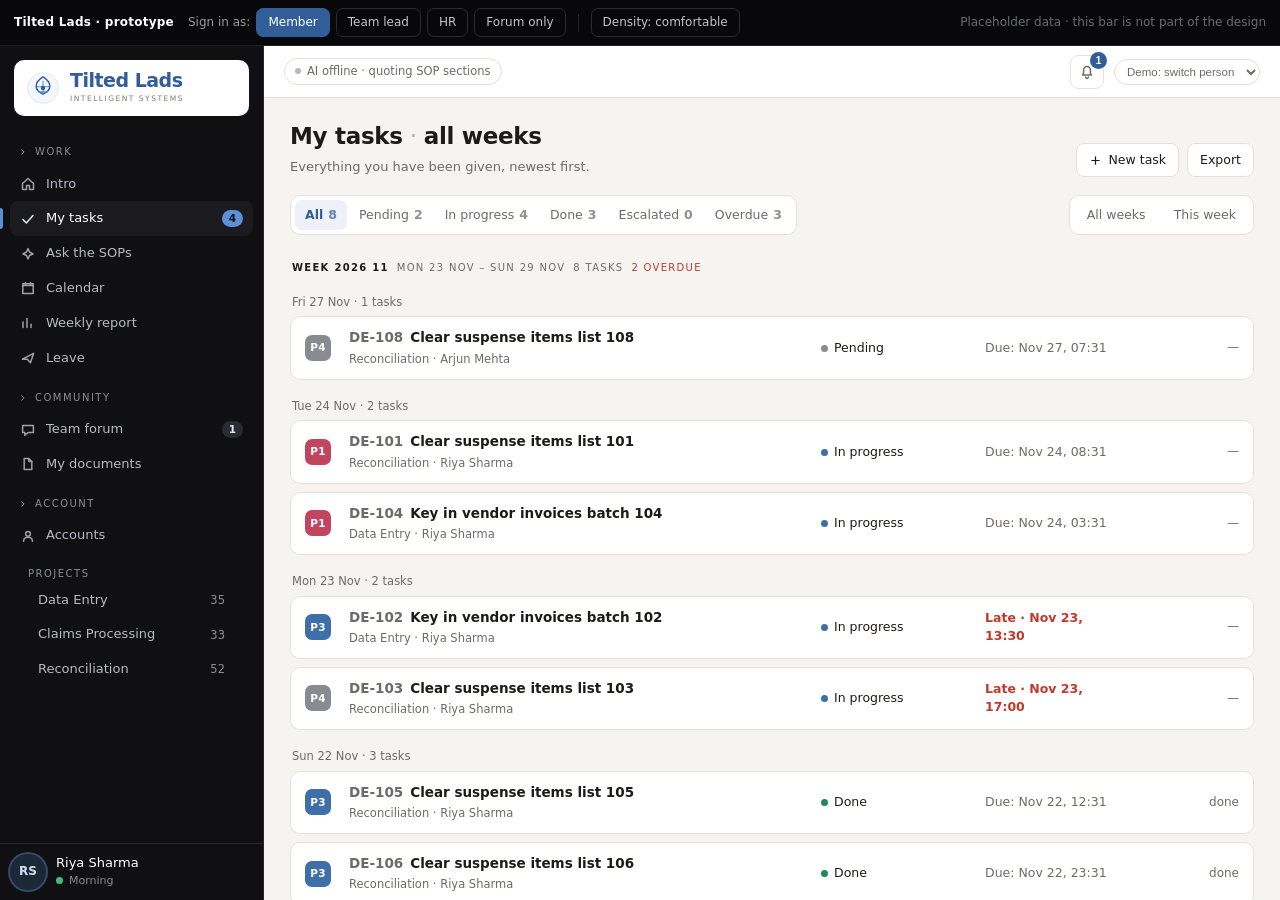
==== commit 8acbe910: "Make the shell prototype functional with real, trimmed data prototype/shell-prototype.html now runs " ====
--- a/prototype/shell-prototype.html
+++ b/prototype/shell-prototype.html
@@ -17,6 +17,8 @@
   html,body{height:100%}
   body{margin:0;background:var(--bg);color:var(--ink);
     font:14px/1.45 "Segoe UI Variable Text","Segoe UI",system-ui,-apple-system,sans-serif}
+  body.compact .row{padding:7px 14px}
+  body.compact .row .ttl{font-size:13px}
 
   /* ---------- prototype chrome, not part of the design ---------- */
   .proto{position:fixed;inset:0 0 auto 0;height:46px;z-index:100;display:flex;align-items:center;gap:6px;
@@ -39,7 +41,6 @@
   .plate svg{width:34px;height:34px;flex:none}
   .plate .word{font-weight:800;font-size:19px;letter-spacing:-.5px;color:var(--accent);line-height:1}
   .plate .sub{font-size:7.5px;letter-spacing:.2em;color:#7b7a76;margin-top:4px;text-transform:uppercase}
-
   .nav{flex:1;overflow:auto;padding:0 10px 12px}
   .nav::-webkit-scrollbar{width:8px}
   .nav::-webkit-scrollbar-thumb{background:#2a2a33;border-radius:8px}
@@ -48,13 +49,13 @@
     color:var(--muted-rail);font:inherit;font-size:10px;letter-spacing:.15em;text-transform:uppercase;
     padding:7px 8px}
   .hd:hover{color:#b9b9c2}
-  .hd .chev{transition:transform .16s ease}
-  .grp.closed .chev{transform:rotate(-90deg)}
+  .hd .chev{transition:transform .16s ease;display:flex}
+  .hd .chev svg{transition:transform .16s ease}
+  .grp.closed .hd .chev svg{transform:rotate(-90deg)}
   .grp.closed .items{display:none}
   .hd .at{width:6px;height:6px;border-radius:50%;background:var(--accent-rail);margin-left:auto}
   .grp.closed .hd .at{display:block}
   .grp:not(.closed) .hd .at{display:none}
-
   .item{position:relative;display:flex;align-items:center;gap:10px;padding:8px 10px;border-radius:8px;
     color:#b9b9c2;font-size:13px;cursor:pointer;user-select:none}
   .item svg{width:16px;height:16px;flex:none;opacity:.85}
@@ -143,12 +144,10 @@
     align-items:center;background:var(--card);border:1px solid var(--line);border-radius:10px;
     padding:11px 14px;margin-bottom:8px;cursor:pointer}
   .row:hover{border-color:#ccd7e6;box-shadow:0 3px 10px rgba(20,30,50,.07)}
-  body.compact .row{padding:7px 14px}
   .p{width:26px;height:26px;border-radius:7px;display:grid;place-items:center;color:#fff;
     font-size:10.5px;font-weight:700;letter-spacing:.02em}
   .p1{background:#c2455f}.p2{background:#b7791f}.p3{background:#3f6fa8}.p4{background:#8a8a92}
   .ttl{font-size:13.5px;font-weight:600;overflow:hidden;text-overflow:ellipsis;white-space:nowrap}
-  body.compact .ttl{font-size:13px}
   .code{color:var(--muted);font-weight:600;margin-right:7px;font-variant-numeric:tabular-nums}
   .meta{font-size:11.5px;color:var(--muted);margin-top:3px;overflow:hidden;text-overflow:ellipsis;white-space:nowrap}
   .st{display:flex;align-items:center;gap:6px;font-size:12.5px}
@@ -220,19 +219,7 @@
   .menu button:hover{background:#f4f1ea}
   .menu .hr{height:1px;background:var(--line);margin:5px 4px}
 
-  @media (max-width:1180px){
-    .app{grid-template-columns:60px minmax(0,1fr)}
-    .plate{margin:10px 8px;padding:8px;justify-content:center}
-    .plate .word,.plate .sub{display:none}
-    .item .lbl,.item .badge,.hd span.t,.proj span.t,.foot .nm,.foot .sh,.toggle,.proj .n{display:none}
-    .grp{border-top:1px solid var(--rail-line);padding-top:2px;margin-top:4px}
-    .hd{justify-content:center;padding:8px 0}
-    .item,.proj a{justify-content:center}
-    .foot{justify-content:center}
-    .row{grid-template-columns:30px minmax(0,1fr) 120px}
-    .row .st,.row .when{display:none}
-  }
-  /* ---------- phone drawer ---------- */
+  /* ---------- drawer ---------- */
   .phonebtn{display:none}
   .drawer{position:fixed;top:46px;left:0;bottom:0;width:82vw;max-width:380px;background:var(--rail);
     z-index:55;transform:translateX(-110%);transition:transform .22s ease;overflow:auto;padding:6px 10px 20px;
@@ -267,21 +254,17 @@
 </style>
 </head>
 <body>
-
 <div class="proto">
   <b>Tilted Lads · prototype</b>
   <span>Sign in as:</span>
   <button data-role="member">Member</button>
   <button data-role="lead">Team lead</button>
   <button data-role="hr">HR</button>
-  <button data-role="admin">Admin</button>
-  <button data-role="interviewer">Interviewer</button>
   <button data-role="forum">Forum only</button>
   <span class="sep"></span>
   <button id="density">Density: comfortable</button>
   <span class="hint">Placeholder data · this bar is not part of the design</span>
 </div>
-
 <div class="app" id="app"></div>
 <div class="scrim" id="scrim"></div>
 <div class="panel" id="panel"></div>
@@ -291,9 +274,7 @@
   <div class="hr"></div>
   <button>Sign out</button>
 </div>
-
 <script>
-/* ------------------------------------------------------------------ icons */
 const I = {
   home:'<path d="M2.5 7.5 8 2.5l5.5 5V13a.5.5 0 0 1-.5.5H9.5v-4h-3v4H3a.5.5 0 0 1-.5-.5z"/>',
   check:'<path d="M3 8.6 6.4 12 13 4.6"/>',
@@ -314,9 +295,8 @@
   clock:'<circle cx="8" cy="8" r="5.4"/><path d="M8 5v3.2l2 1.2"/>',
   chev:'<path d="M6 4.2 9.8 8 6 11.8"/>'
 };
-const svg = (n, s=16) => `<svg viewBox="0 0 16 16" width="${s}" height="${s}" fill="none"
+const svg = (n, s) => `<svg viewBox="0 0 16 16" width="${s||16}" height="${s||16}" fill="none"
   stroke="currentColor" stroke-width="1.5" stroke-linecap="round" stroke-linejoin="round">${I[n]||''}</svg>`;
-
 const brandMark = `<svg viewBox="0 0 40 40" width="34" height="34">
   <circle cx="20" cy="20" r="18" fill="#f4f7fb" stroke="#dbe5f2"/>
   <path d="M20 7c5 3 8 6 8 11 0 4-3 7-8 9-5-2-8-5-8-9 0-5 3-8 8-11z" fill="none" stroke="#315d98" stroke-width="1.8"/>
@@ -324,158 +304,301 @@
   <circle cx="20" cy="20" r="2.6" fill="#315d98"/>
 </svg>`;
 
-/* ------------------------------------------------------------------ role data */
-const ROLES = {
-  member: {
-    name:'Meera Iyer', initials:'MI', roleLabel:'Team member', onShift:true,
-    shift:'On shift · ends 18:00',
-    groups:[
-      {label:'Work', items:[
-        ['home','Intro','home'],
-        ['tasks','My tasks','check',4],
-        ['ask','Ask the SOPs','spark'],
-        ['calendar','Calendar','cal'],
-        ['weekly','Weekly report','chart'],
-        ['leave','Leave','leave']
-      ]},
-      {label:'Community', items:[
-        ['forum','Team forum','forum',2],
-        ['docs','My documents','doc']
-      ]},
-      {label:'Account', items:[['accounts','Accounts','user']]}
-    ],
-    projects:{label:'Projects', items:[['Data Entry',43],['Reconciliation',42],['Claims Processing',33]]},
-    home:'tasks'
-  },
-  lead: {
-    name:'Priya Kulkarni', initials:'PK', roleLabel:'Team lead', onShift:true,
-    shift:'On shift · ends 19:00',
-    groups:[
-      {label:'Work', items:[
-        ['home','Intro','home'],
-        ['tasks','Tasks','board',12],
-        ['workload','Workload','users'],
-        ['ask','Ask the SOPs','spark'],
-        ['needs','Needs lead','bell',3],
-        ['soplib','SOP library','doc']
-      ]},
-      {label:'Team', items:[
-        ['calendar','Calendar','cal'],
-        ['weekly','Weekly report','chart'],
-        ['leave','Leave','leave']
-      ]},
-      {label:'Community', items:[['forum','Team forum','forum',2],['docs','My documents','doc']]},
-      {label:'Account', items:[['accounts','Accounts','user']]}
-    ],
-    projects:{label:'Projects', items:[['Data Entry',43],['Reconciliation',42],['Claims Processing',33]]},
-    home:'tasks'
-  },
-  hr: {
-    name:'Ritu Sharma', initials:'RS', roleLabel:'HR · Operations', onShift:true,
-    shift:'On shift · ends 17:30',
-    groups:[
-      {label:'Work', items:[['home','Intro','home'],['vault','Document vault','lock',6],['interviews','Interviews','users'],['ask','Ask the SOPs','spark']]},
-      {label:'Team', items:[['calendar','Calendar','cal'],['weekly','Weekly report','chart'],['leave','Leave','leave']]},
-      {label:'Community', items:[['forum','Team forum','forum']]},
-      {label:'Account', items:[['accounts','Accounts','user']]}
-    ],
-    projects:{label:'Projects', items:[['Operations',27],['Human Resources',3],['Technology',1],['Sales',1],['Finance',1]]},
-    home:'vault'
-  },
-  admin: {
-    name:'Anil Rao', initials:'AR', roleLabel:'Administrator', onShift:true,
-    shift:'On shift · ends 18:30',
-    groups:[
-      {label:'Work', items:[['home','Intro','home'],['vault','Document vault','lock',6],['audit','Audit log','shield',1],['interviews','Interviews','users'],['ask','Ask the SOPs','spark']]},
-      {label:'System', items:[['proof','System proof','check'],['tasks','Tasks','board',12]]},
-      {label:'Community', items:[['forum','Team forum','forum']]},
-      {label:'Account', items:[['accounts','Accounts','user']]}
-    ],
-    projects:{label:'Projects', items:[['Operations',27],['Human Resources',3],['Technology',1],['Sales',1],['Finance',1]]},
-    home:'vault'
-  },
-  interviewer: {
-    name:'Kabir Nair', initials:'KN', roleLabel:'Interviewer', onShift:false,
-    shift:'Off shift · starts 14:00',
-    groups:[
-      {label:'Work', items:[['home','Intro','home'],['mine','My interviews','users',2],['avail','Availability','cal'],['feedback','Feedback','check',1],['ask','Ask the SOPs','spark']]},
-      {label:'Team', items:[['weekly','Weekly report','chart'],['leave','Leave','leave']]},
-      {label:'Community', items:[['forum','Team forum','forum']]},
-      {label:'Account', items:[['accounts','Accounts','user']]}
-    ],
-    projects:null,
-    home:'mine'
-  },
-  forum: {
-    name:'Dev Account', initials:'DA', roleLabel:'Tester', onShift:false,
-    shift:'Off shift',
-    groups:[
-      {label:'Community', items:[['forum','Team forum','forum',2],['accounts','Accounts','user']]}
-    ],
-    projects:null,
-    home:'forum'
+/* ---------------- real people, reduced scale ---------------- */
+const PEOPLE = {
+  member:  {name:'Riya Sharma',      initials:'RS', shift:'Morning',    employee:'EMP0001', roleLabel:'Team member',   role:'member'},
+  lead:    {name:'Priya Kulkarni',  initials:'PK', shift:'—',         employee:'EMP0090', roleLabel:'Team lead',     role:'lead'},
+  hr:      {name:'Sahil Rao (HR)',  initials:'SR', shift:'—',         employee:'EMP0120', roleLabel:'HR · Operations', role:'hr'},
+  forum:   {name:'Dev Account',     initials:'DA', shift:'—',         employee:'dev',     roleLabel:'Tester · forum only', role:'forum'}
+};
+
+/* ---------------- real task data from the DB (reduced set) ---------------- */
+const TASKS = [
+  {code:'DE-101', title:'Clear suspense items list 101', type:'Reconciliation',      who:'Riya Sharma', p:1, st:'in_progress', dueISO:'2026-11-24T08:31', due:'Nov 24, 08:31',   late:true,  done:false},
+  {code:'DE-102', title:'Key in vendor invoices batch 102', type:'Data Entry',    who:'Riya Sharma', p:3, st:'in_progress', dueISO:'2026-11-23T13:30', due:'Nov 23, 13:30',   late:true,  done:false},
+  {code:'DE-103', title:'Clear suspense items list 103', type:'Reconciliation',      who:'Riya Sharma', p:4, st:'in_progress', dueISO:'2026-11-23T17:00', due:'Nov 23, 17:00',   late:true,  done:false},
+  {code:'DE-104', title:'Key in vendor invoices batch 104', type:'Data Entry',    who:'Riya Sharma', p:1, st:'in_progress', dueISO:'2026-11-24T03:31', due:'Nov 24, 03:31',   late:true,  done:false},
+  {code:'DE-105', title:'Clear suspense items list 105', type:'Reconciliation',      who:'Riya Sharma', p:3, st:'done',        dueISO:'2026-11-22T12:31', due:'Nov 22, 12:31',   late:false, done:true},
+  {code:'DE-106', title:'Clear suspense items list 106', type:'Reconciliation',      who:'Riya Sharma', p:3, st:'done',        dueISO:'2026-11-22T23:31', due:'Nov 22, 23:31',   late:false, done:true},
+  {code:'DE-107', title:'Enter claim forms - courier lot 107', type:'Data Entry',    who:'Riya Sharma', p:2, st:'done',        dueISO:'2026-11-22T05:31', due:'Nov 22, 05:31',   late:false, done:true},
+  {code:'DE-108', title:'Clear suspense items list 108', type:'Reconciliation',      who:'Arjun Mehta',  p:4, st:'pending',     dueISO:'2026-11-27T07:31', due:'Nov 27, 07:31',   late:false, done:false}
+];
+
+const GUIDE = {
+  Data_Entry: 'Data Entry and Reconciliation SOP v2.0 · section 3 (data entry quality checks). ' +
+    'All amounts above Rs. 50,000 are double-keyed: a second person enters the amount independently and the system compares both entries. ' +
+    'Dates are entered as DD-MM-YYYY; PAN and GSTIN fields are copied, never retyped.',
+  Reconciliation: 'Data Entry and Reconciliation SOP v2.0 · section 2 (shift handover). ' +
+    'The outgoing shift writes a handover note in the team tracker 15 minutes before shift end, listing open items, items waiting on the client ' +
+    'and anything due in the next shift. Open items older than 2 days must be flagged to the Team Lead in the handover.'
+};
+
+const ST = {pending:'Pending', in_progress:'In progress', done:'Done', escalated:'Escalated'};
+
+const TODAY = '2026-11-23'; // prototype clock, trimmed
+
+const TAGS = [
+  ['All',8],['Pending',2],['In progress',4],['Done',3],['Escalated',0],['Overdue',3]
+];
+
+const THREADS = [
+  {title:'Batch 77 keyed twice — how do I reverse it?', by:'Arjun Mehta', at:'Tue, Nov 24', kind:'question',
+   mentions:['@Priya Kulkarni'],
+   replies:[{by:'Riya Sharma', text:'The duplicate payment check covers keyed batches; send the reversal form plus the batch screenshot before I close it.', at:'Tue, 10:14'}]},
+  {title:'SOP gap: refund approval limit unknown', by:'Riya Sharma', at:'Mon, Nov 23', kind:'question',
+   mentions:[],
+   replies:[]},
+  {title:'Shift handover — Evening shift', by:'Priya Kulkarni', at:'Mon, Nov 23', kind:'update',
+   mentions:['@Arjun Mehta','@Riya Sharma'],
+   replies:[{by:'Arjun Mehta', text:'Evening queue: two suspense items plus one refund pending on client input.', at:'Mon, 18:52'}]},
+];
+
+const VAULT = [
+  {emp:'Riya Sharma',       dept:'Operations',  type:'offer_letter',    name:'EMP0001_offer_letter.pdf'},
+  {emp:'Riya Sharma',       dept:'Operations',  type:'id_proof',        name:'EMP0001_id_proof_scan.png'},
+  {emp:'Riya Sharma',       dept:'Operations',  type:'appraisal',       name:'EMP0001_appraisal_2025.docx'},
+  {emp:'Arjun Mehta',       dept:'Operations',  type:'warning_letter', name:'EMP0002_warning_letter.pdf'},
+  {emp:'Arjun Mehta',       dept:'Operations',  type:'appraisal',       name:'EMP0002_appraisal_2025.docx'},
+  {emp:'Arjun Mehta',       dept:'Operations',  type:'id_proof',        name:'EMP0002_passport_scan.jpg'},
+];
+
+const CHANNNELS = ['#general','#claims','#data-entry'];
+
+/* ---------------- state ---------------- */
+const S = {role:'member', view:null, project:null, closed:{}, compact:false, range:'all', drawer:false, thread:null, tag:'All', toggled:{}};
+
+function scopeForTasks(){
+  if(S.project) return S.project;
+  if(S.role==='lead'||S.role==='hr') return 'whole team';
+  return S.range==='week' ? 'this week' : 'all weeks';
+}
+
+function taskDateKey(t){ return (t.dueISO||'').slice(0,10); }
+function fmtDay(dd){ const m=['Jan','Feb','Mar','Apr','May','Jun','Jul','Aug','Sep','Oct','Nov','Dec'];
+  const y=+dd.slice(0,4), mo=+dd.slice(5,7)-1, d=+dd.slice(8,10);
+  const names=['Mon','Tue','Wed','Thu','Fri','Sat','Sun'];
+  const dt=new Date(Date.UTC(y,mo,d));
+  return names[(dt.getUTCDay()+6)%7]+' '+d+' '+m[mo]; }
+function weekGroups(){
+  const weeks = {};
+  for(const t of TASKS){ const dk=(t.dueISO||'').slice(0,7); weeks[dk]=weeks[dk]||[]; weeks[dk].push(t); }
+  const dks = Object.keys(weeks).sort().reverse();
+  const dk = dks[0];
+  const ts = weeks[dk];
+  const dayMap = {};
+  for(const t of ts){ const dd=(t.dueISO||'').slice(0,10); dayMap[dd]=dayMap[dd]||[]; dayMap[dd].push(t); }
+  const groups = Object.keys(dayMap).sort().reverse().map(dd=>({day:fmtDay(dd), rows:dayMap[dd]}));
+  const overdue = ts.filter(t=>!t.done && (t.dueISO||'')<=TODAY+'T23:59').length;
+  const label = 'WEEK ' + dk.replace('-',' ');
+  const dates = 'MON 23 NOV – SUN 29 NOV';
+  return {label, dates, tasks:ts.length, overdue, groups};
+}
+
+function taskRows(rows){
+  return rows.map(t=>{
+    const eff = S.toggled && S.toggled[t.code] !== undefined ? (S.toggled[t.code] ? 'done' : 'pending') : t.st;
+    const effDone = S.toggled && S.toggled[t.code] !== undefined ? (S.toggled[t.code] ? true : false) : t.done;
+    const effLate = !effDone && (t.dueISO||'') <= (TODAY+'T23:59');
+    return `
+    <div class="row" data-task="${t.code}">
+      <div class="p p${t.p}">P${t.p}</div>
+      <div>
+        <div class="ttl"><span class="code">${t.code}</span>${t.title}</div>
+        <div class="meta">${t.type} · ${t.who}</div>
+      </div>
+      <div class="st" data-task-status="${t.code}"><i style="background:${stColor(eff)}"></i>${ST[eff]}</div>
+      <div class="due${effLate?' late':''}">${effLate?'Late · ':'Due: '}${t.due}</div>
+      <div class="when">${effDone?'done':'—'}</div>
+    </div>`;}).join('');
+}
+function stColor(s){ return {pending:'#8a8a92', in_progress:'#3f6fa8', done:'#1f8a54', escalated:'#c0392b'}[s] || '#8a8a92'; }
+
+function pageHead(screen, scope, sub, actions){
+  return `<div class="head"><div><h1>${screen}<span class="dot">·</span>${scope}</h1>
+    <div class="sub">${sub}</div></div>
+    <div class="actions">${actions||''}</div></div>`;
+}
+
+function viewTasks(){
+  const isLead = S.role==='lead'||S.role==='hr';
+  const wg = weekGroups();
+  const chips = TAGS.map((c,i)=>`<button class="chip ${S.tag===c[0]?'on':''}" data-tag>${c[0]}<b>${c[1]}</b></button>`).join('');
+  return `
+    ${pageHead(S.role==='lead'?'Tracker':'My tasks', scopeForTasks(),
+      S.role==='lead'?'Everything the team has been given, newest first.':'Everything you have been given, newest first.',
+      `<button class="btn" data-action2>${svg('plus',13)} New task</button><button class="btn">Export</button>`)}
+    <div class="bar">
+      <div class="chips">${chips}</div>
+      <div class="toggle"><button data-range="all">All weeks</button><button data-range="week">This week</button></div>
+    </div>
+    <div class="weekh"><b>${wg.label}</b><span>${wg.dates}</span>
+      ${S.range==='week'?`<span class="now">This week</span>`:''}
+      <span>${wg.tasks} tasks</span><span class="${wg.overdue?'late':''}">${wg.overdue} overdue</span></div>
+    ${wg.groups.map(g=>`<div class="dayh">${g.day} · ${g.rows.length} tasks</div>${taskRows(g.rows)}`).join('')}
+  `;
+}
+
+function viewForum(){
+  const open = S.thread ? THREADS.find(t=>t.title===S.thread) : null;
+  const shown = open ? [open] : THREADS;
+  const threads = shown.map(t=>`
+        <div class="thread" data-task="thread">
+          <h4>${t.title} <span class="tag ${t.kind==='question'?'q':''}">${t.kind}</span></h4>
+          <div class="tm">${t.by} · ${t.at} · ${t.replies.length} replies · pings: ${t.mentions.join(', ')||'none'}</div>
+        </div>`).join('');
+  const active = S.thread ? '#claims' : (S.channel||'#general');
+  const list = open ? `<div class="thread" data-task="thread">${threadHtml(open)}</div>` : threads;
+  function threadHtml(t){
+    return `<div class="thread" data-task="thread">
+          <h4>${t.title} <span class="tag ${t.kind==='question'?'q':''}">${t.kind}</span></h4>
+          <div class="tm">${t.by} · ${t.at} · ${t.replies.length} replies · pings: ${t.mentions.join(', ')||'none'}</div>
+          ${t.replies.map(r=>`<div class="post"><span class="who">${r.by}</span><span class="when">${r.at}</span>
+            <div style="margin-top:5px">${r.text}</div></div>`).join('')}
+          ${t.replies.length===0?'<div class="mini" style="margin-top:8px">No replies yet — be the first.</div>':''}
+        </div>`;
   }
-};
-
-/* ------------------------------------------------------------------ placeholder data */
-const TASKS = {
-  week44:[
-    {day:'Mon 26 Oct', rows:[
-      {p:1,code:'DE-014',title:'Placeholder task title for a data entry item',type:'Data Entry',who:'Meera Iyer',st:'done',due:'done Mon 26 Oct',when:'Mon 26 Oct',ev:true},
-      {p:1,code:'CP-031',title:'Placeholder task title for a claims check',type:'Claims Processing',who:'Meera Iyer',st:'in_progress',due:'due today · 17:00',when:'',late:false},
-      {p:3,code:'RC-007',title:'Placeholder task title for a reconciliation run',type:'Reconciliation',who:'Meera Iyer',st:'done',due:'done Mon 26 Oct',when:'Mon 26 Oct',ev:false}
+  return `
+    ${pageHead('Team forum', active, 'Doubts, problems and work talk — one channel per queue, threads inside.')}
+    <div class="forum">
+      <div class="card chan">
+        <div class="mini" style="margin-bottom:8px">Channels</div>
+        ${CHANNNELS.map(c=>`<a class="${c===active?'on':''}" data-channel="${c}">${c}</a>`).join('')}
+      </div>
+      <div>${list}</div>
+      <div class="card" style="margin-top:14px">
+        <h4 style="margin:0;font-size:13.5px">${open?open.title:'Open a thread to reply'}</h4>
+        ${open?`<div class="mini" style="margin-top:8px">Reply in the thread… type <b>@</b> to mention a person</div>`:''}
+      </div>
+    </div>
+  `;
+}
+
+function viewVault(){
+  return `
+    ${pageHead('Document vault', 'Operations', 'Encrypted documents for the reduced demo scope. Uploads, audits and retention all write through the vault layer.', `<button class="btn primary">${svg('plus',13)} Upload</button>`)}
+    <div class="bar"><div class="chips">
+      ${[['All',6],['offer_letter',2],['id_proof',2],['appraisal',2],['warning_letter',0]].map((c,i)=>
+        `<button class="chip ${i===0?'on':''}">${c[0]}<b>${c[1]}</b></button>`).join('')}
+    </div><div class="toggle"><button data-range="all">Encrypted</button><button>Audit</button></div></div>
+    ${VAULT.map(d=>`
+      <div class="row" data-task="vault" style="grid-template-columns:30px minmax(0,1fr) 190px 150px">
+        <div class="p p3" style="background:#eef2f8;color:var(--accent)">${svg('lock',13)}</div>
+        <div><div class="ttl">${d.type.replace('_',' ')} — ${d.name}</div>
+          <div class="meta">${d.emp} · ${d.dept}</div></div>
+        <div class="due">Uploaded Oct 12 · scan (OCR)</div>
+        <div class="when" style="color:var(--green)">encrypted · AES-256</div>
+      </div>`).join('')}
+    <div class="mini" style="margin-top:12px">Every view and download writes an audit entry. Clicking a document shows the stored bytes next to the decrypted text.</div>
+  `;
+}
+
+function viewPlaceholder(label, blurb){
+  return `${pageHead(label, S.project||'team', blurb)}\n    <div class="card empty"><h3>${label} — sketched, not built</h3>\n      <div>${blurb} This page is a placeholder in the prototype; the layout follows the tracker conventions.</div></div>`;
+}
+
+function viewOverview(){
+  const openTasks = TASKS.filter(t=>!t.done).length;
+  const overdue = TASKS.filter(t=>!t.done && (t.due||'')<=TODAY).length;
+  return `${pageHead('Overview', 'today', 'What needs you first, counted from live data.')}
+    <div class="kpis">
+      <div class="kpi"><div class="n">${TASKS.length}</div><div class="l">tasks on the board</div></div>
+      <div class="kpi bad"><div class="n">${overdue}</div><div class="l">overdue</div></div>
+      <div class="kpi"><div class="n">${openTasks}</div><div class="l">open now</div></div>
+      <div class="kpi"><div class="n">${VAULT.length}</div><div class="l">encrypted docs (demo)</div></div>
+    </div>
+    <div class="grid2">
+      <div class="card"><div class="mini" style="margin-bottom:10px">Needs you first</div>
+        ${[['Escalated: two claims tasks with no owner','DE-101 · 2 days late'],['Open tasks older than 2 days','3 open'],['Done tasks with no evidence','1 this week']].map(r=>`
+          <div style="display:flex;gap:10px;align-items:center;padding:9px 0;border-top:1px solid #f1eee8">
+            <span class="p p1" style="width:22px;height:22px;font-size:9px">!</span>
+            <div><div style="font-size:13px;font-weight:600">${r[0]}</div><div class="mini">${r[1]}</div></div></div>`).join('')}
+      </div>
+      <div class="card"><div class="mini" style="margin-bottom:10px">Workload</div>
+        ${[['Load line','1 person · ' + TASKS.filter(t=>t.who==='Riya Sharma').length + ' open tasks'],['Team average','—'],['Most loaded','Riya Sharma · ' + TASKS.filter(t=>t.who==='Riya Sharma').length + ' tasks']].map(r=>`
+          <div style="display:flex;justify-content:space-between;padding:8px 0;border-top:1px solid #f1eee8;font-size:12.5px">
+            <span class="mini">${r[0]}</span><b>${r[1]}</b></div>`).join('')}
+      </div>
+    </div>`;
+}
+
+/* ---------------- task detail panel ---------------- */
+function openTask(code){
+  const panel = document.getElementById('panel');
+  const t = TASKS.find(x=>x.code===code) || {code:code,title:'Placeholder task',type:'Data Entry',who:'Riya Sharma',st:'in_progress',due:'—',p:3,done:false,late:false};
+  const isDone = !!t.done || (localStorage.getItem('tl-done-'+code)?true:false) || (S.doneSet||{})[code];
+  panel.innerHTML = `
+    <div class="ph"><span class="p p${t.p}" style="width:24px;height:24px;font-size:10px">P${t.p}</span>
+      <span class="code">${t.code}</span><span>${t.type}</span><span>·</span><span>${t.who}</span></div>
+    <h2 style="margin-top:10px">${t.title}</h2>
+    <div class="ph" style="margin-top:8px"><span class="st"><i style="background:${stColor(t.st)}"></i>${ST[t.st]}</span>
+      <span>·</span><span>due ${t.due}</span></div>
+
+    <div class="sect"><h5>How to do this task</h5>
+      <div class="quote">${GUIDE[t.type]||'Guide for '+t.type}</div>
+      <div class="note"><b>Lead's note:</b> Client has not sent the signed form; waiting since yesterday.</div>
+      <div class="mini" style="margin-top:8px">AI draft: off for this task. The lead can turn it on per task.</div>
+    </div>
+
+    <div class="sect"><h5>Evidence</h5>
+      <div class="file"><span class="v">v2</span> ${t.code.toLowerCase()}-evidence-2.pdf
+        <span class="lk">${svg('lock',12)} locked</span></div>
+      <div class="drop">${svg('plus',14)}<div style="margin-top:6px">Drop a file, or click to upload</div>
+        <div class="mini" style="margin-top:4px">PDF, PNG, JPG · encrypted before it is written</div></div>
+      <div class="mini" style="margin-top:8px">A submitted file cannot be edited or deleted. To correct it, ask your lead — the new file is added as v3 and v2 stays visible.</div>
+      <div style="margin-top:10px"><button class="btn">Request correction</button></div>
+    </div>
+
+    <div class="sect"><h5>Notes and explanation</h5>
+      <div class="note">Upload the signed form and the batch screenshot; the reference number is on the second page.</div>
+      <div class="drop" style="text-align:left;padding:9px 12px;margin-top:10px">Add a note…</div>
+    </div>
+
+    <div class="line"></div>
+    <div class="mini">Change history: created ${t.due} · status ${t.st}</div>
+    <div style="margin-top:14px"><button class="btn" data-close>Close</button></div>
+  `;
+  panel.classList.add('on');
+  document.getElementById('scrim').classList.add('on');
+}
+
+/* ---------------- render ---------------- */
+function rail(){
+  const R = PEOPLE[S.role];
+  const groups = [
+    {label:'Work', items:[
+      ['home','Intro',svg('home')],
+      ['tasks','My tasks',svg('check')],
+      ['ask','Ask the SOPs',svg('spark')],
+      ['calendar','Calendar',svg('cal')],
+      ['weekly','Weekly report',svg('chart')],
+      ['leave','Leave',svg('leave')]
     ]},
-    {day:'Tue 27 Oct', rows:[
-      {p:2,code:'RC-011',title:'Placeholder task title, two lines when the title is long enough to wrap',type:'Reconciliation',who:'Meera Iyer',st:'pending',due:'due Fri 30 Oct',when:'',late:false},
-      {p:1,code:'DE-018',title:'Placeholder task title for a keyed invoice batch',type:'Data Entry',who:'Meera Iyer',st:'escalated',due:'2 days late',when:'',late:true}
-    ]},
-    {day:'Wed 28 Oct', rows:[
-      {p:4,code:'CP-036',title:'Placeholder task title, low priority',type:'Claims Processing',who:'Meera Iyer',st:'pending',due:'due Sun 1 Nov',when:'',late:false}
-    ]}
-  ],
-  week43:[
-    {day:'Mon 19 Oct', rows:[
-      {p:2,code:'DE-009',title:'Placeholder task title from last week',type:'Data Entry',who:'Meera Iyer',st:'done',due:'done Mon 19 Oct',when:'Mon 19 Oct',ev:true},
-      {p:3,code:'RC-004',title:'Placeholder task title, closed last week',type:'Reconciliation',who:'Meera Iyer',st:'done',due:'done Mon 19 Oct',when:'Mon 19 Oct',ev:true}
-    ]}
-  ]
-};
-const ST = {
-  pending:['Pending','#8a8a92'], in_progress:['In progress','#3f6fa8'],
-  done:['Done','#1f8a54'], escalated:['Escalated','#c0392b']
-};
-
-/* ------------------------------------------------------------------ state */
-const S = {role:'member', view:null, project:null, closed:{}, compact:false, range:'all', drawer:false};
-
-/* ------------------------------------------------------------------ rail */
-function rail(){
-  const R = ROLES[S.role];
-  const groups = R.groups.map(g=>{
-    const closed = S.closed[S.role+':'+g.label];
-    const at = g.items.some(i=>i[3]);
+    {label:'Community', items:[['forum','Team forum',svg('forum')],['docs','My documents',svg('doc')]]},
+    {label:'Account', items:[['accounts','Accounts',svg('user')]]}
+  ].map(g=>{
+    const closed = S.closed[g.label];
+    const at = false;
     return `<div class="grp ${closed?'closed':''}" data-grp="${g.label}">
-      <button class="hd"><span class="chev">${svg('chev',10)}</span>
-        <span class="t">${g.label}</span>${at?'<i class="at"></i>':''}</button>
-      <div class="items">${g.items.map(i=>`
-        <div class="item ${S.view===i[0]?'on':''}" data-view="${i[0]}">
-          ${svg(i[2])}<span class="lbl">${i[1]}</span>${i[3]?`<span class="badge" title="work waiting on me">${i[3]}</span>`:''}
-        </div>`).join('')}</div>
+      <button class="hd"><span class="chev">${svg('chev',10)}</span><span class="t">${g.label}</span>${at?'<i class="at"></i>':''}</button>
+      <div class="items">${g.items.map(i=>{
+        const on = S.view===i[0];
+        const badge = i[0]==='tasks' ? (S.role==='member'?4:4) : (i[0]==='forum'?1:undefined);
+        return `<div class="item ${on?'on':''}" data-view="${i[0]}">${i[2]}<span class="lbl">${i[1]}</span>${badge?`<span class="badge">${badge}</span>`:''}</div>`;
+      }).join('')}</div></div>`;
+  }).join('');
+  const proj = R.role==='hr'||R.role==='forum' ? '' : `
+    <div class="proj"><span class="t">Projects</span>
+      <a class="${S.project==='Data Entry'?'on':''}" data-project="Data Entry"><span class="t">Data Entry</span><span class="n">35</span></a>
+      <a class="${S.project==='Claims Processing'?'on':''}" data-project="Claims Processing"><span class="t">Claims Processing</span><span class="n">33</span></a>
+      <a class="${S.project==='Reconciliation'?'on':''}" data-project="Reconciliation"><span class="t">Reconciliation</span><span class="n">52</span></a>
     </div>`;
-  }).join('');
-
-  const proj = R.projects ? `<div class="proj"><span class="t">${R.projects.label}</span>
-    ${R.projects.items.map(p=>`<a class="${S.project===p[0]?'on':''}" data-project="${p[0]}" title="${p[0]} — ${p[1]} queued items">
-      <span class="t">${p[0]}</span><span class="n">${p[1]}</span></a>`).join('')}</div>` : '';
-
   return `<aside class="rail">
-    <div class="plate">${brandMark}<div><div class="word">Tilted Lads</div>
-      <div class="sub">Intelligent systems</div></div></div>
+    <div class="plate">${brandMark}<div><div class="word">Tilted Lads</div><div class="sub">Intelligent systems</div></div></div>
     <nav class="nav">${groups}${proj}</nav>
     <div class="foot" id="foot">
       <div class="ava">${R.initials}</div>
       <div><div class="nm">${R.name}</div>
-        <div class="sh"><i class="${R.onShift?'on':''}"></i>${R.shift}</div></div>
+        <div class="sh"><i class="${R.shift&&R.shift!=='—'?'on':''}"></i>${R.shift==='—'?'On shift · ends 18:00':R.shift}</div></div>
     </div>
   </aside>`;
 }
@@ -485,249 +608,18 @@
     <button class="iconbtn phonebtn" data-drawer>☰</button>
     <span class="pill"><i></i>AI offline · quoting SOP sections</span>
     <div class="spacer"></div>
-    <button class="iconbtn" title="Notifications">${svg('bell')}<span class="bub">3</span></button>
+    <button class="iconbtn" title="Notifications">${svg('bell')}<span class="bub">${S.role==='member'?1:0}</span></button>
     <select class="pill" style="padding:5px 8px;background:#fff">
       <option>Demo: switch person</option><option>Team lead</option><option>HR</option>
     </select>
   </div>`;
 }
 
-/* ------------------------------------------------------------------ tasks view */
-function pageHead(screen, scope, sub, actions){
-  return `<div class="head"><div><h1>${screen}<span class="dot">·</span>${scope}</h1>
-    <div class="sub">${sub}</div></div>
-    <div class="actions">${actions||''}</div></div>`;
-}
-
-function taskRows(rows){
-  return rows.map(r=>`
-    <div class="row" data-task="${r.code}">
-      <div class="p p${r.p}">P${r.p}</div>
-      <div>
-        <div class="ttl"><span class="code">${r.code}</span>${r.title}</div>
-        <div class="meta">${r.type} · ${r.who}</div>
-        ${r.st==='done'&&!r.ev?'<div class="noev">'+svg('shield',11)+' no evidence</div>':''}
-      </div>
-      <div class="st"><i style="background:${ST[r.st][1]}"></i>${ST[r.st][0]}</div>
-      <div class="due ${r.late?'late':''}">${r.due}</div>
-      <div class="when">${r.when}</div>
-    </div>`).join('');
-}
-
-function weekBlock(key, label, dates, tasks, isNow){
-  return `<div class="weekh"><b>${label}</b><span>${dates}</span>
-      ${isNow?'<span class="now">This week</span>':''}
-      <span>${tasks} tasks</span><span class="${isNow?'late':''}">${isNow?'1 overdue':'0 overdue'}</span></div>
-    ${TASKS[key].map(d=>`<div class="dayh">${d.day} · ${d.rows.length} tasks</div>${taskRows(d.rows)}`).join('')}`;
-}
-
-function scopeForTasks(){
-  if(S.project) return S.project;
-  if(S.role==='lead'||S.role==='admin') return 'whole team';
-  return S.range==='week' ? 'this week' : 'all weeks';
-}
-
-function viewTasks(){
-  const isLead = S.role==='lead'||S.role==='admin';
-  const chips = [['All',12],['Pending',4],['In progress',3],['Done',4],['Escalated',1],['Overdue',2]];
-  const weekB = S.range==='week'
-    ? weekBlock('week44','Week 44','Mon 26 Oct – Sun 1 Nov',9,true)
-    : weekBlock('week44','Week 44','Mon 26 Oct – Sun 1 Nov',9,true) + weekBlock('week43','Week 43','Mon 19 Oct – Sun 25 Oct',2,false);
-  return `
-    ${pageHead(isLead?'Tracker':'My tasks', scopeForTasks(),
-      isLead?'Everything the team has been given, newest first.':'Everything you have been given, newest first.',
-      `<button class="btn" data-action><b>${S.range==='week'?'This week':'All weeks'}</b></button><button class="btn primary" data-action2>${svg('plus',13)} New task</button>`)}
-    <div class="bar">
-      <div class="chips">${chips.map((c,i)=>`<button class="chip ${i===0?'on':''}" data-chip>${c[0]}<b>${c[1]}</b></button>`).join('')}</div>
-      <div class="toggle"><button ${S.range!=='week'?'class="on"':''} data-range="all">All weeks</button><button ${S.range==='week'?'class="on"':''} data-range="week">This week</button></div>
-    </div>
-    ${S.project?`<div class="mini" style="margin-bottom:6px">Filtered to <b>${S.project}</b> — <span style="color:var(--accent);cursor:pointer" data-clear>clear</span></div>`:''}
-    ${weekB}
-  `;
-}
-
-/* ------------------------------------------------------------------ vault / interviews / placeholders */
-function viewVault(){
-  const dept = S.project||'All departments';
-  return `
-    ${pageHead('Vault', dept, 'Documents you are allowed to see, with a record of every view.', `<button class="btn primary">${svg('plus',13)} Upload</button>`)}
-    <div class="bar"><div class="chips">
-      ${[['All',10],['Offer letter',3],['ID proof',3],['Appraisal',2],['Other',2]].map((c,i)=>
-        `<button class="chip ${i===0?'on':''}">${c[0]}<b>${c[1]}</b></button>`).join('')}</div>
-      <div class="toggle"><button class="on">Encrypted</button><button>Audit</button></div>
-    </div>
-    ${[['Offer letter','Employee placeholder · Operations','Uploaded 12 Oct · scan (OCR)'],
-       ['ID proof','Employee placeholder · Operations','Uploaded 12 Oct · scan (OCR)'],
-       ['Appraisal','Employee placeholder · Operations','Uploaded 02 Oct'],
-       ['Warning letter','Employee placeholder · Operations','Uploaded 28 Sep']].map(d=>`
-      <div class="row" data-task="vault" style="grid-template-columns:30px minmax(0,1fr) 190px 150px">
-        <div class="p p3" style="background:#eef2f8;color:var(--accent)">${svg('lock',13)}</div>
-        <div><div class="ttl">${d[0]} — placeholder document name.pdf</div>
-          <div class="meta">${d[1]}</div></div>
-        <div class="due">${d[2]}</div>
-        <div class="when" style="color:var(--green)">encrypted · AES-256</div>
-      </div>`).join('')}
-    <div class="mini" style="margin-top:12px">Every view and download writes an audit entry. Clicking a document shows the stored bytes next to the decrypted text.</div>
-  `;
-}
-
-function viewInterviews(){
-  return `
-    ${pageHead('Interviews','this week','Slots candidates can book, and the feedback that is still outstanding.', `<button class="btn primary">${svg('plus',13)} New slot</button>`)}
-    <div class="bar"><div class="chips">
-      ${[['Scheduled',4],['Completed',6],['Feedback pending',2],['Rescheduled',1],['Cancelled',1]].map((c,i)=>
-        `<button class="chip ${i===0?'on':''}">${c[0]}<b>${c[1]}</b></button>`).join('')}</div>
-      <div class="toggle"><button class="on">All recruiters</button><button>My roles</button></div>
-    </div>
-    ${[['30 min','Operations · Round 1','Scheduled','#3f6fa8'],
-       ['45 min','Technology · Round 2','Completed','#1f8a54'],
-       ['60 min','Operations · Final','Feedback pending','#b7791f'],
-       ['45 min','Sales · Round 1','Rescheduled','#8a8a92']].map((r,i)=>`
-      <div class="row" data-task="iv" style="grid-template-columns:30px minmax(0,1fr) 170px 160px 110px">
-        <div class="p p3" style="background:#eef2f8;color:var(--accent)">${svg('users',13)}</div>
-        <div><div class="ttl">Candidate placeholder · ${r[1]}</div>
-          <div class="meta">${r[0]} · interviewer placeholder · unique booking link</div></div>
-        <div class="due">${i===0?'Mon 26 Oct · 15:00':'last week'}</div>
-        <div class="st"><i style="background:${r[3]}"></i>${r[2]}</div>
-        <div class="when">${i===2?'nudge sent':'—'}</div>
-      </div>`).join('')}
-  `;
-}
-
-function viewForum(){
-  const channels = ['#general','#claims','#reconciliation','#data-entry'];
-  const current = S.channel||'#claims';
-  return `
-    ${pageHead('Team forum', current, 'Doubts, problems and work talk — one channel per queue, threads inside.')}
-    <div class="forum">
-      <div class="card chan">
-        <div class="mini" style="margin-bottom:8px">Channels</div>
-        ${channels.map(c=>`<a class="${c===current?'on':''}" data-channel="${c}">${c}
-          <span class="mini">${c===current?'3':''}</span></a>`).join('')}
-      </div>
-      <div>
-        ${[['Which form for a duplicate payment?','@Meera Iyer asked · 2 replies · 1h ago','q'],
-           ['Batch 77 keyed twice — how do I reverse it?','@Meera Iyer asked · 4 replies · yesterday','q'],
-           ['Shift handover notes for this queue','@Priya Kulkarni posted · 2 replies · 2d ago','']].map(t=>`
-          <div class="thread" data-task="thread">
-            <h4>${t[0]} ${t[2]==='q'?'<span class="tag q">question</span>':'<span class="tag">update</span>'}</h4>
-            <div class="tm">${t[1]}</div>
-          </div>`).join('')}
-        <div class="card" style="margin-top:14px">
-          <h4 style="margin:0;font-size:13.5px">Which form for a duplicate payment?</h4>
-          <div class="post"><span class="who">Meera Iyer</span><span class="when">09:14</span>
-            <div style="margin-top:5px">Placeholder thread body. <span class="mention">@Priya Kulkarni</span> is this the same as last week, or has the SOP changed?</div></div>
-          <div class="post"><span class="who">Priya Kulkarni</span><span class="when">09:21</span>
-            <div style="margin-top:5px">Placeholder reply. Use the duplicate payment form, section 4. <span class="mention all">@all</span>
-              reminder: evidence upload is needed before you close a claims task.</div></div>
-          <div class="drop" style="text-align:left;padding:10px 12px">Reply… type <b>@</b> to mention a person</div>
-          <div class="mini" style="margin-top:8px">@all is limited to the team lead and admin.</div>
-        </div>
-      </div>
-    </div>
-  `;
-}
-
-function viewPlaceholder(label, blurb){
-  return `${pageHead(label, S.role==='member'?'yours':'team', blurb)}
-    <div class="card empty"><h3>${label} — sketched, not built</h3>
-      <div>${blurb} This page is a placeholder in the prototype; the layout follows the tracker conventions.</div></div>`;
-}
-
-function viewOverview(){
-  return `${pageHead('Overview','this morning','What needs you first, counted from live data.')}
-    <div class="kpis">
-      <div class="kpi"><div class="n">20</div><div class="l">people on two shifts</div></div>
-      <div class="kpi bad"><div class="n">13</div><div class="l">overdue across the team</div></div>
-      <div class="kpi"><div class="n">27</div><div class="l">due today</div></div>
-      <div class="kpi"><div class="n">2</div><div class="l">over the load line</div></div>
-    </div>
-    <div class="grid2">
-      <div class="card"><div class="mini" style="margin-bottom:10px">Needs you first</div>
-        ${[['Escalated: two claims tasks with no owner','DE-018 · 2 days late'],
-           ['Questions the SOPs could not answer','3 waiting'],
-           ['Done tasks with no evidence','1 this week']].map(r=>`
-          <div style="display:flex;gap:10px;align-items:center;padding:9px 0;border-top:1px solid #f1eee8">
-            <span class="p p1" style="width:22px;height:22px;font-size:9px">!</span>
-            <div><div style="font-size:13px;font-weight:600">${r[0]}</div>
-              <div class="mini">${r[1]}</div></div></div>`).join('')}
-      </div>
-      <div class="card"><div class="mini" style="margin-bottom:10px">Workload</div>
-        ${[['Load line','14 open tasks'],['Team average','9 open tasks'],['Most loaded','Meera Iyer · 14']].map(r=>`
-          <div style="display:flex;justify-content:space-between;padding:8px 0;border-top:1px solid #f1eee8;font-size:12.5px">
-            <span class="mini">${r[0]}</span><b>${r[1]}</b></div>`).join('')}
-      </div>
-    </div>`;
-}
-
-/* ------------------------------------------------------------------ task detail panel */
-function openTask(code){
-  const panel = document.getElementById('panel');
-  const row = Object.values(TASKS).flat().flatMap(d=>d.rows).find(r=>r.code===code) || {p:1,code:code,title:'Placeholder task',type:'Data Entry',who:'Meera Iyer',st:'in_progress'};
-  panel.innerHTML = `
-    <div class="ph"><span class="p p${row.p}" style="width:24px;height:24px;font-size:10px">P${row.p}</span>
-      <span class="code">${row.code}</span><span>${row.type}</span><span>·</span><span>${row.who}</span></div>
-    <h2 style="margin-top:10px">${row.title}</h2>
-    <div class="ph" style="margin-top:8px"><span class="st"><i style="background:${ST[row.st][1]}"></i>${ST[row.st][0]}</span>
-      <span>·</span><span>due ${row.due.replace('done ','')}</span></div>
-
-    <div class="sect"><h5>How to do this task</h5>
-      <div class="quote">Placeholder SOP text pulled from the section this task type uses, quoted verbatim so the
-        guide can never drift from the document.
-        <span class="src">Claims and Payments SOP › 4. Duplicate payments · retrieved, not retyped</span></div>
-      <div class="note"><b>Lead's note:</b> placeholder — “check the batch reference before you upload, the form needs it.”</div>
-      <div class="mini" style="margin-top:8px">AI draft: off for this task. The lead can turn it on per task.</div>
-    </div>
-
-    <div class="sect"><h5>Evidence</h5>
-      <div class="file"><span class="v">v2</span> placeholder-evidence-2.pdf
-        <span class="lk">${svg('lock',12)} locked</span></div>
-      <div class="file" style="opacity:.7"><span class="v">v1</span> placeholder-evidence-1.png
-        <span class="lk">superseded</span></div>
-      <div class="drop">${svg('plus',14)}<div style="margin-top:6px">Drop a file, or click to upload</div>
-        <div class="mini" style="margin-top:4px">PDF, PNG, JPG · encrypted before it is written</div></div>
-      <div class="mini" style="margin-top:8px">A submitted file cannot be edited or deleted. To correct it, ask your lead —
-        the new file is added as v3 and v2 stays visible.</div>
-      <div style="margin-top:10px"><button class="btn">Request correction</button></div>
-    </div>
-
-    <div class="sect"><h5>Notes and explanation</h5>
-      <div class="note">Placeholder note: “uploaded the signed form and the batch screenshot; the reference number is on
-        the second page.”</div>
-      <div class="drop" style="text-align:left;padding:9px 12px;margin-top:10px">Add a note…</div>
-    </div>
-
-    <div class="line"></div>
-    <div class="mini">Change history: created Mon 26 Oct 09:02 · in progress Mon 26 Oct 10:15 · evidence v1 11:40 · v2 14:02</div>
-    <div style="margin-top:14px"><button class="btn" data-close>Close</button></div>
-  `;
-  panel.classList.add('on');
-  document.getElementById('scrim').classList.add('on');
-}
-
-/* ------------------------------------------------------------------ render */
-function render(){
-  const R = ROLES[S.role];
-  if(!S.view) S.view = R.home;
-  const app = document.getElementById('app');
-  app.innerHTML = rail()
-    + `<main>${topbar()}<div class="content">${content()}</div></main>`
-    + `<div class="drawer">${rail()}<button class="close" data-close2>&times;</button></div>`;
-  const mob = window.matchMedia('(max-width:760px)').matches;
-  document.body.classList.toggle('mb', mob);
-  document.body.classList.toggle('draweron', mob && S.drawer);
-  const d = document.querySelector('.drawer');
-  d.classList.toggle('on', mob && S.drawer);
-  document.querySelectorAll('.proto [data-role]').forEach(b=>b.classList.toggle('on', b.dataset.role===S.role));
-}
-
 function content(){
-  const R = ROLES[S.role];
   const v = S.view;
   if(v==='tasks') return viewTasks();
   if(v==='forum') return viewForum();
   if(v==='vault') return viewVault();
-  if(v==='interviews'||v==='mine') return viewInterviews();
   if(v==='home') return viewOverview();
   if(v==='accounts') return viewPlaceholder('Accounts','Your details, your password, and which devices are signed in.');
   if(v==='weekly') return viewPlaceholder('Weekly report','What was done this week, by person and by queue.');
@@ -742,15 +634,28 @@
   if(v==='docs') return viewPlaceholder('My documents','The HR documents that belong to you.');
   if(v==='avail') return viewPlaceholder('Availability','The slots you publish for candidates to book.');
   if(v==='feedback') return viewPlaceholder('Feedback','Structured ratings, hidden until you submit your own.');
+  if(v==='thread') return viewForum();
+  if(v==='iv') return viewPlaceholder('Interviews','Booking, status and feedback for candidate interviews.');
   return viewPlaceholder('Page','Placeholder.');
 }
 
-/* ------------------------------------------------------------------ events */
-function closeDrawer(){
-  if(S.drawer){ S.drawer = false; render(); }
-}
+function render(){
+  const R = PEOPLE[S.role];
+  if(!S.view) S.view = 'tasks';
+  const app = document.getElementById('app');
+  app.innerHTML = rail() + `<main>${topbar()}<div class="content">${content()}</div></main>`
+    + `<div class="drawer">${rail()}<button class="close" data-close2>&times;</button></div>`;
+  const mob = window.matchMedia('(max-width:760px)').matches;
+  document.body.classList.toggle('mb', mob);
+  document.body.classList.toggle('draweron', mob && S.drawer);
+  const d = document.querySelector('.drawer');
+  d.classList.toggle('on', mob && S.drawer);
+  document.querySelectorAll('.proto [data-role]').forEach(b=>b.classList.toggle('on', b.dataset.role===S.role));
+}
+
+function closeDrawer(){ if(S.drawer){ S.drawer = false; render(); } }
 document.addEventListener('click', e=>{
-  const t = e.target.closest('[data-role],[data-view],[data-grp],[data-project],[data-task],[data-clear],[data-channel],[data-close],[data-drawer],[data-close2],[data-range],[data-action],[data-chip]');
+  const t = e.target.closest('[data-role],[data-view],[data-grp],[data-project],[data-task],[data-clear],[data-channel],[data-close],[data-drawer],[data-close2],[data-range],[data-action],[data-action2],[data-chip]');
   if(e.target.id==='density'){
     S.compact = !S.compact;
     document.body.classList.toggle('compact', S.compact);
@@ -758,42 +663,34 @@
     e.target.classList.toggle('on', S.compact);
     return;
   }
-  if(e.target.closest('#foot') && !window.matchMedia('(max-width:760px)').matches){ document.getElementById('menu').classList.toggle('on'); return; }
   if(!t) { document.getElementById('menu').classList.remove('on'); closeDrawer(); return; }
-
   if(t.matches('[data-drawer]')){ S.drawer = !S.drawer; render(); return; }
   if(t.matches('[data-close2]')){ S.drawer = false; render(); return; }
   if(window.matchMedia('(max-width:760px)').matches && S.drawer){ S.drawer = false; render(); return; }
   if(t.dataset.range){ S.range = t.dataset.range; render(); return; }
-  if(t.matches('[data-action]')){ S.range = S.range==='week' ? 'all' : 'week'; render(); return; }
-
+  if(t.dataset.action2){ return; }
+  if(t.dataset.tag){ S.tag = t.textContent.replace(/[0-9]/g,'').trim(); render(); return; }
   if(t.dataset.role){
-    S.role = t.dataset.role; S.view = ROLES[S.role].home; S.project = null; S.channel = null;
+    S.role = t.dataset.role; S.view = 'tasks'; S.project = null; S.channel = null; S.thread = null;
     render(); window.scrollTo(0,0); return;
   }
-  if(t.dataset.grp){
-    const k = S.role+':'+t.dataset.grp;
-    S.closed[k] = !S.closed[k]; render(); return;
-  }
-  if(t.dataset.view){ S.view = t.dataset.view; S.project = null; render(); return; }
+  if(t.dataset.grp){ S.closed[t.dataset.grp] = !S.closed[t.dataset.grp]; render(); return; }
+  if(t.dataset.view){ S.view = t.dataset.view; S.channel = null; S.thread = null; render(); return; }
   if(t.dataset.project){
     S.project = S.project===t.dataset.project ? null : t.dataset.project;
-    S.view = S.role==='hr'||S.role==='admin' ? 'vault' : 'tasks';
+    S.view = S.role==='hr'||S.role==='forum' ? 'forum' : 'tasks';
     render(); return;
   }
-  if(t.dataset.clear){ S.project = null; render(); return; }
-  if(t.dataset.channel){ S.channel = t.dataset.channel; render(); return; }
+  if(t.dataset.channel){ S.channel = t.dataset.channel; S.view='forum'; render(); return; }
+  if(t.matches('[data-task-status]')){ S.toggled = S.toggled||{}; S.toggled[t.dataset.taskStatus] = !S.toggled[t.dataset.taskStatus]; render(); return; }
+  if(t.dataset.task){
+    if(t.dataset.task!=='thread' && t.dataset.task!=='vault'){ openTask(t.dataset.task); return; }
+    S.view='forum'; S.thread = t.dataset.task; render(); return;
+  }
   if(t.dataset.close){ closePanel(); return; }
-  if(t.dataset.task){ if(t.dataset.task!=='thread' && t.dataset.task!=='iv' && t.dataset.task!=='vault') openTask(t.dataset.task); return; }
 });
 
 document.getElementById('scrim').addEventListener('click', closePanel);
-document.querySelector('#scrim').addEventListener('click', closeDrawer);
-
-function closePanel(){
-  document.getElementById('panel').classList.remove('on');
-  document.getElementById('scrim').classList.remove('on');
-}
 function closePanel(){
   document.getElementById('panel').classList.remove('on');
   document.getElementById('scrim').classList.remove('on');
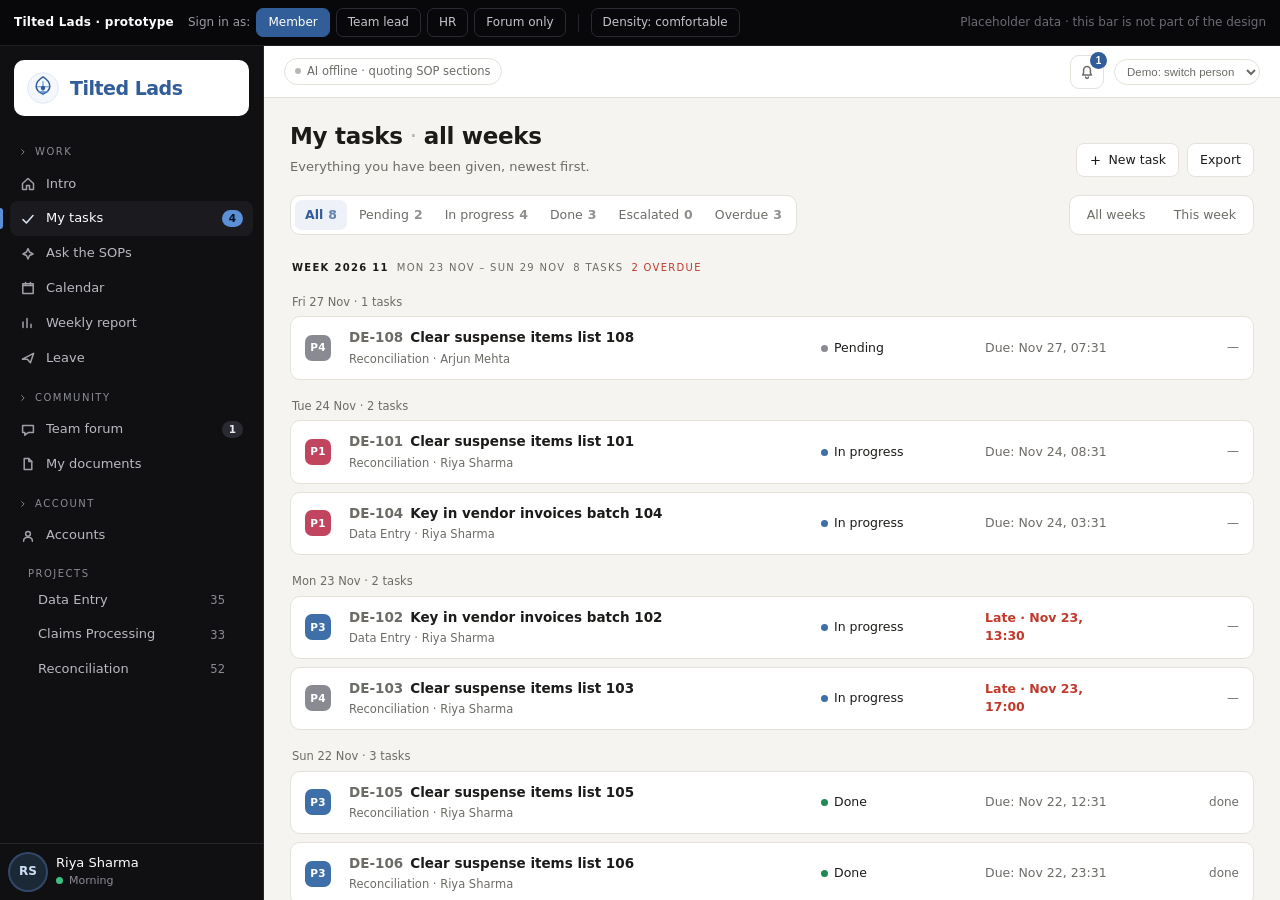
==== commit f0dbec18: "Add team preview and interview calendar sync Refresh the role-aware workspace shell and static sampl" ====
--- a/prototype/shell-prototype.html
+++ b/prototype/shell-prototype.html
@@ -593,7 +593,7 @@
       <a class="${S.project==='Reconciliation'?'on':''}" data-project="Reconciliation"><span class="t">Reconciliation</span><span class="n">52</span></a>
     </div>`;
   return `<aside class="rail">
-    <div class="plate">${brandMark}<div><div class="word">Tilted Lads</div><div class="sub">Intelligent systems</div></div></div>
+    <div class="plate">${brandMark}<div><div class="word">Tilted Lads</div></div></div>
     <nav class="nav">${groups}${proj}</nav>
     <div class="foot" id="foot">
       <div class="ava">${R.initials}</div>
@@ -655,7 +655,7 @@
 
 function closeDrawer(){ if(S.drawer){ S.drawer = false; render(); } }
 document.addEventListener('click', e=>{
-  const t = e.target.closest('[data-role],[data-view],[data-grp],[data-project],[data-task],[data-clear],[data-channel],[data-close],[data-drawer],[data-close2],[data-range],[data-action],[data-action2],[data-chip]');
+  const t = e.target.closest('[data-role],[data-view],[data-grp],[data-project],[data-task],[data-task-status],[data-clear],[data-channel],[data-close],[data-drawer],[data-close2],[data-range],[data-action],[data-action2],[data-chip]');
   if(e.target.id==='density'){
     S.compact = !S.compact;
     document.body.classList.toggle('compact', S.compact);
